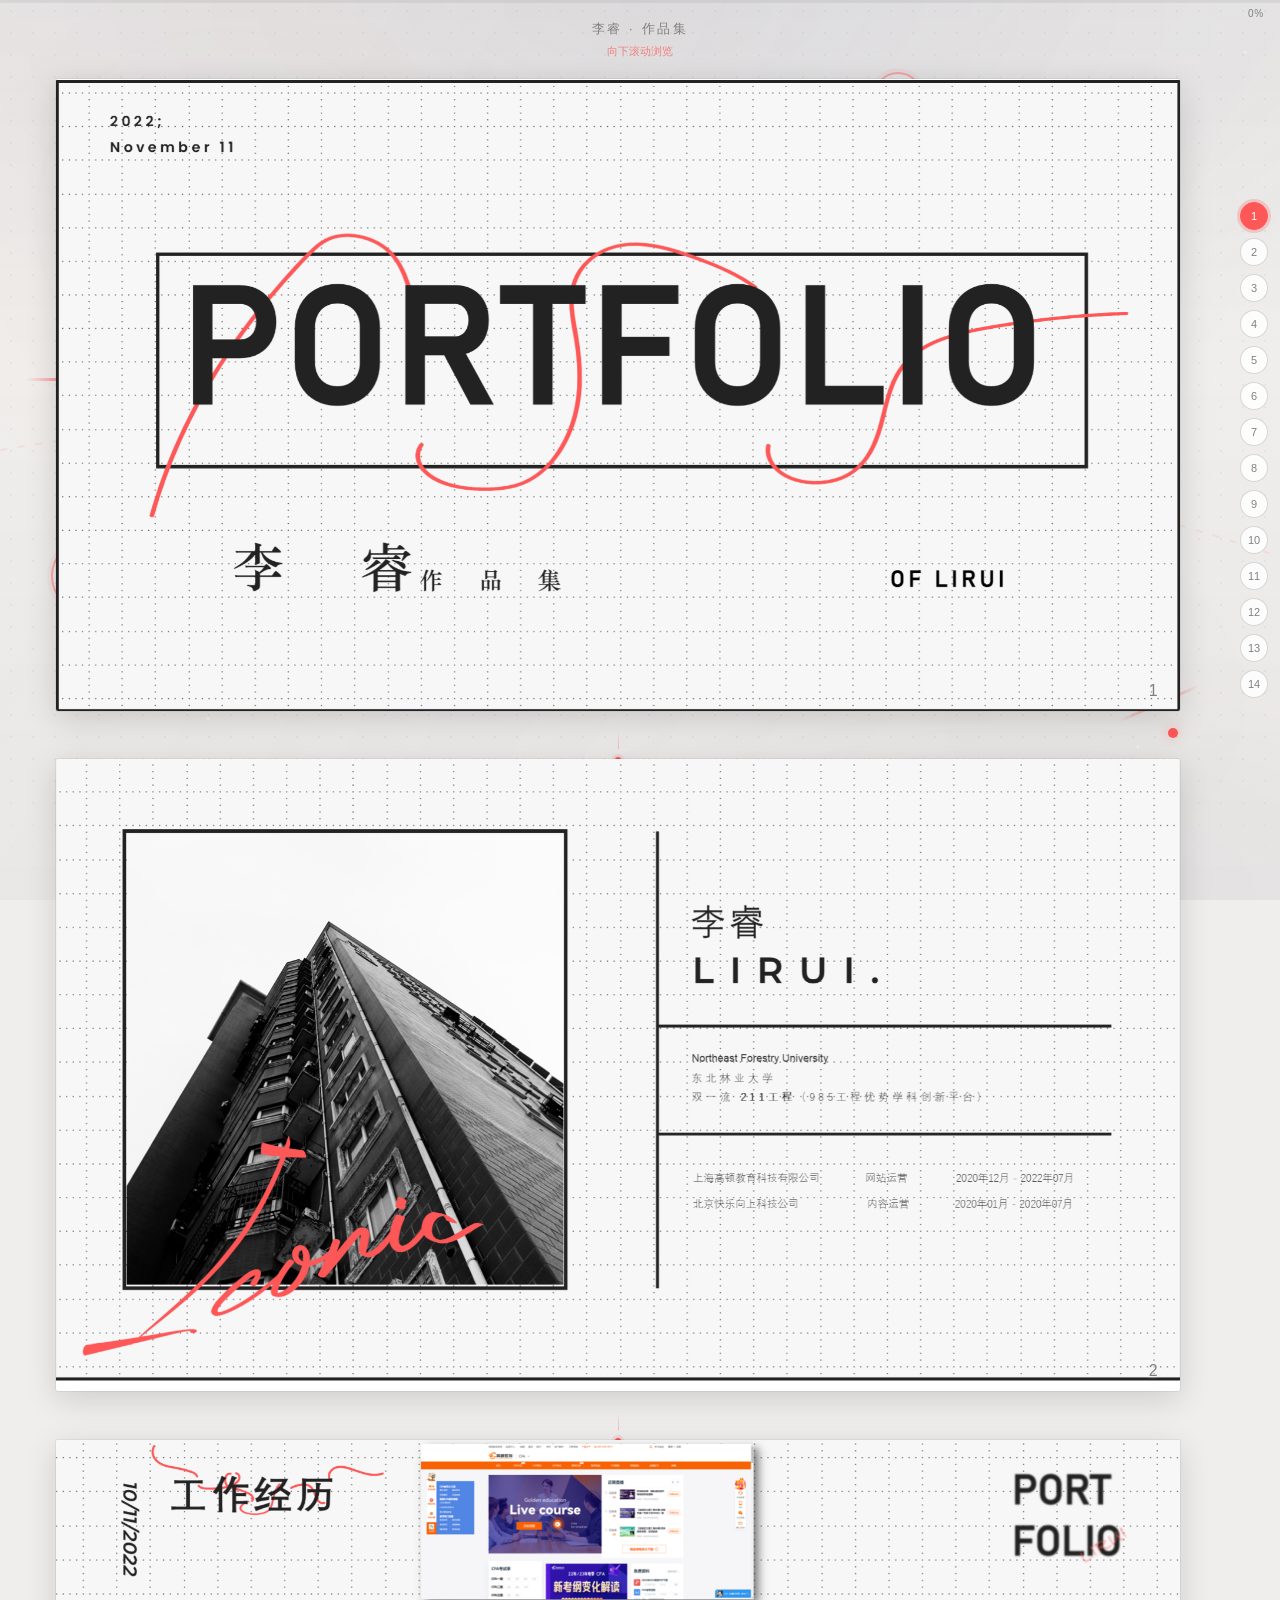
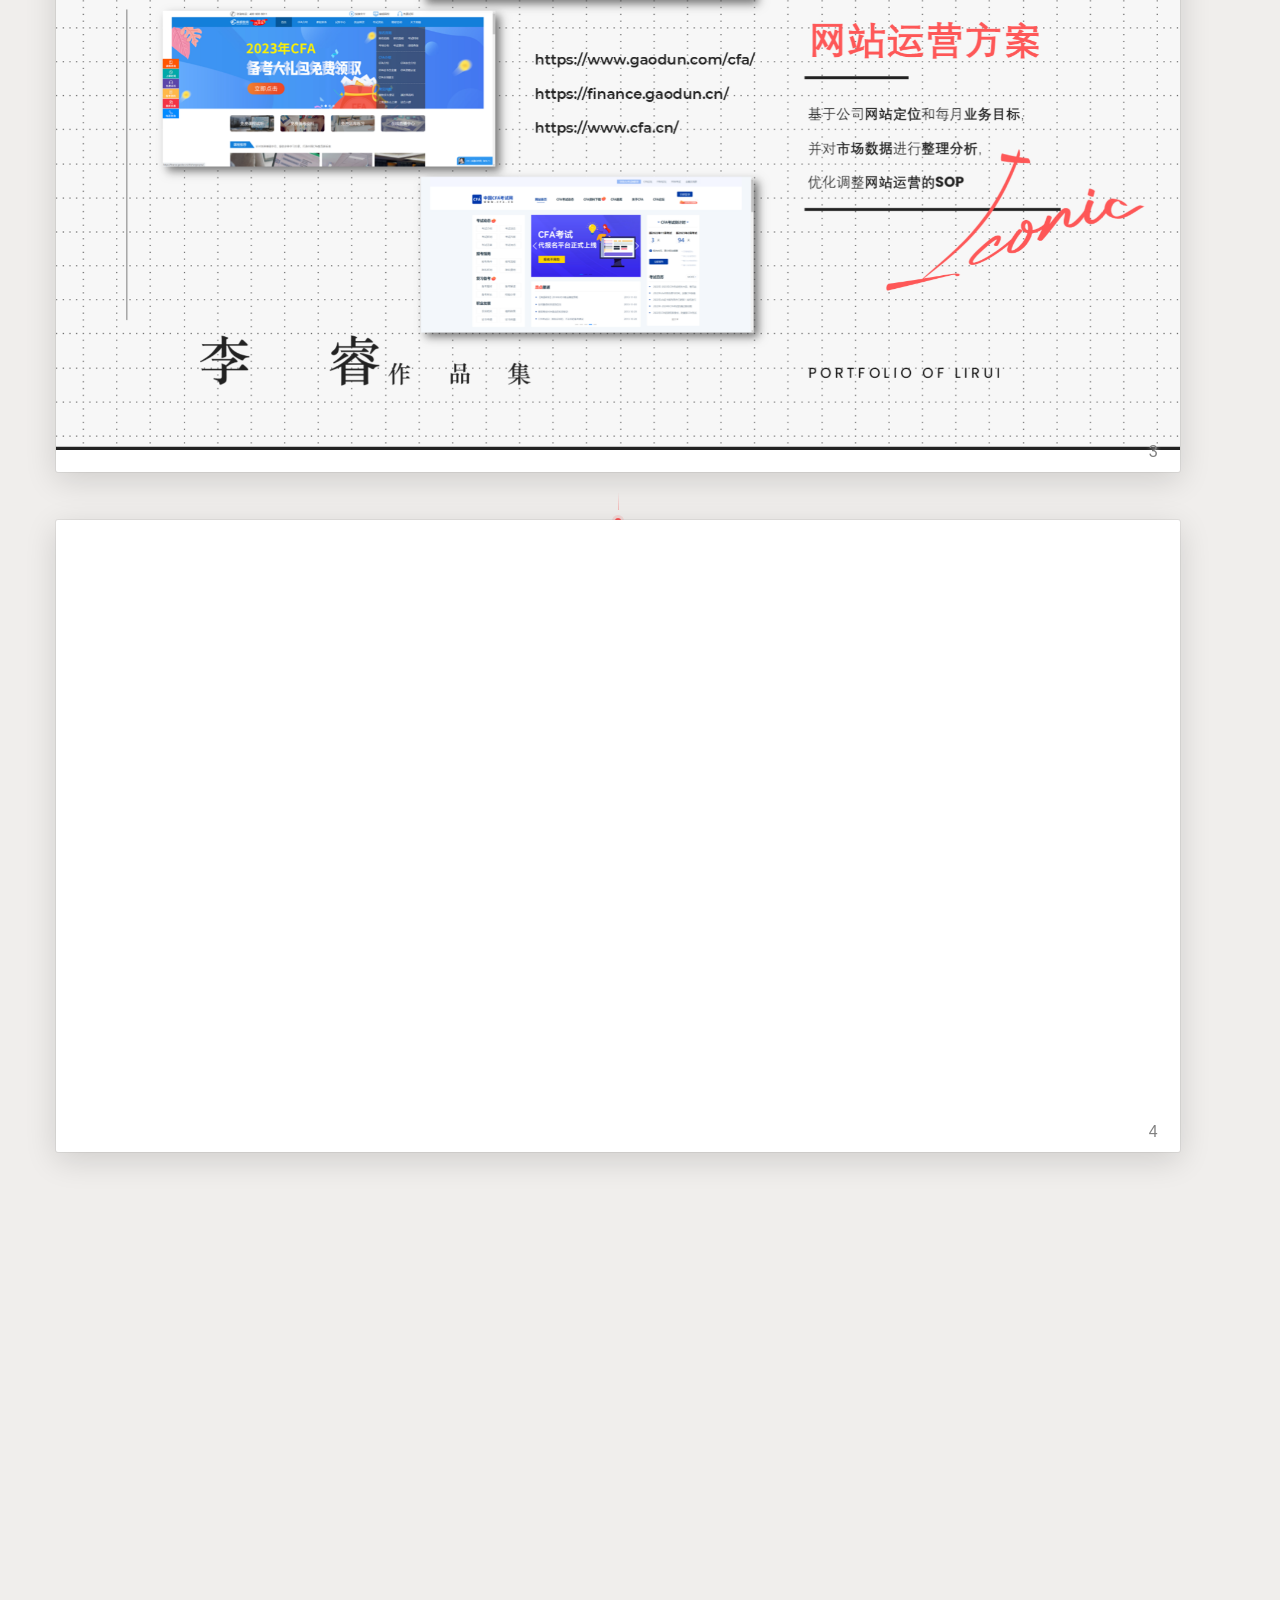
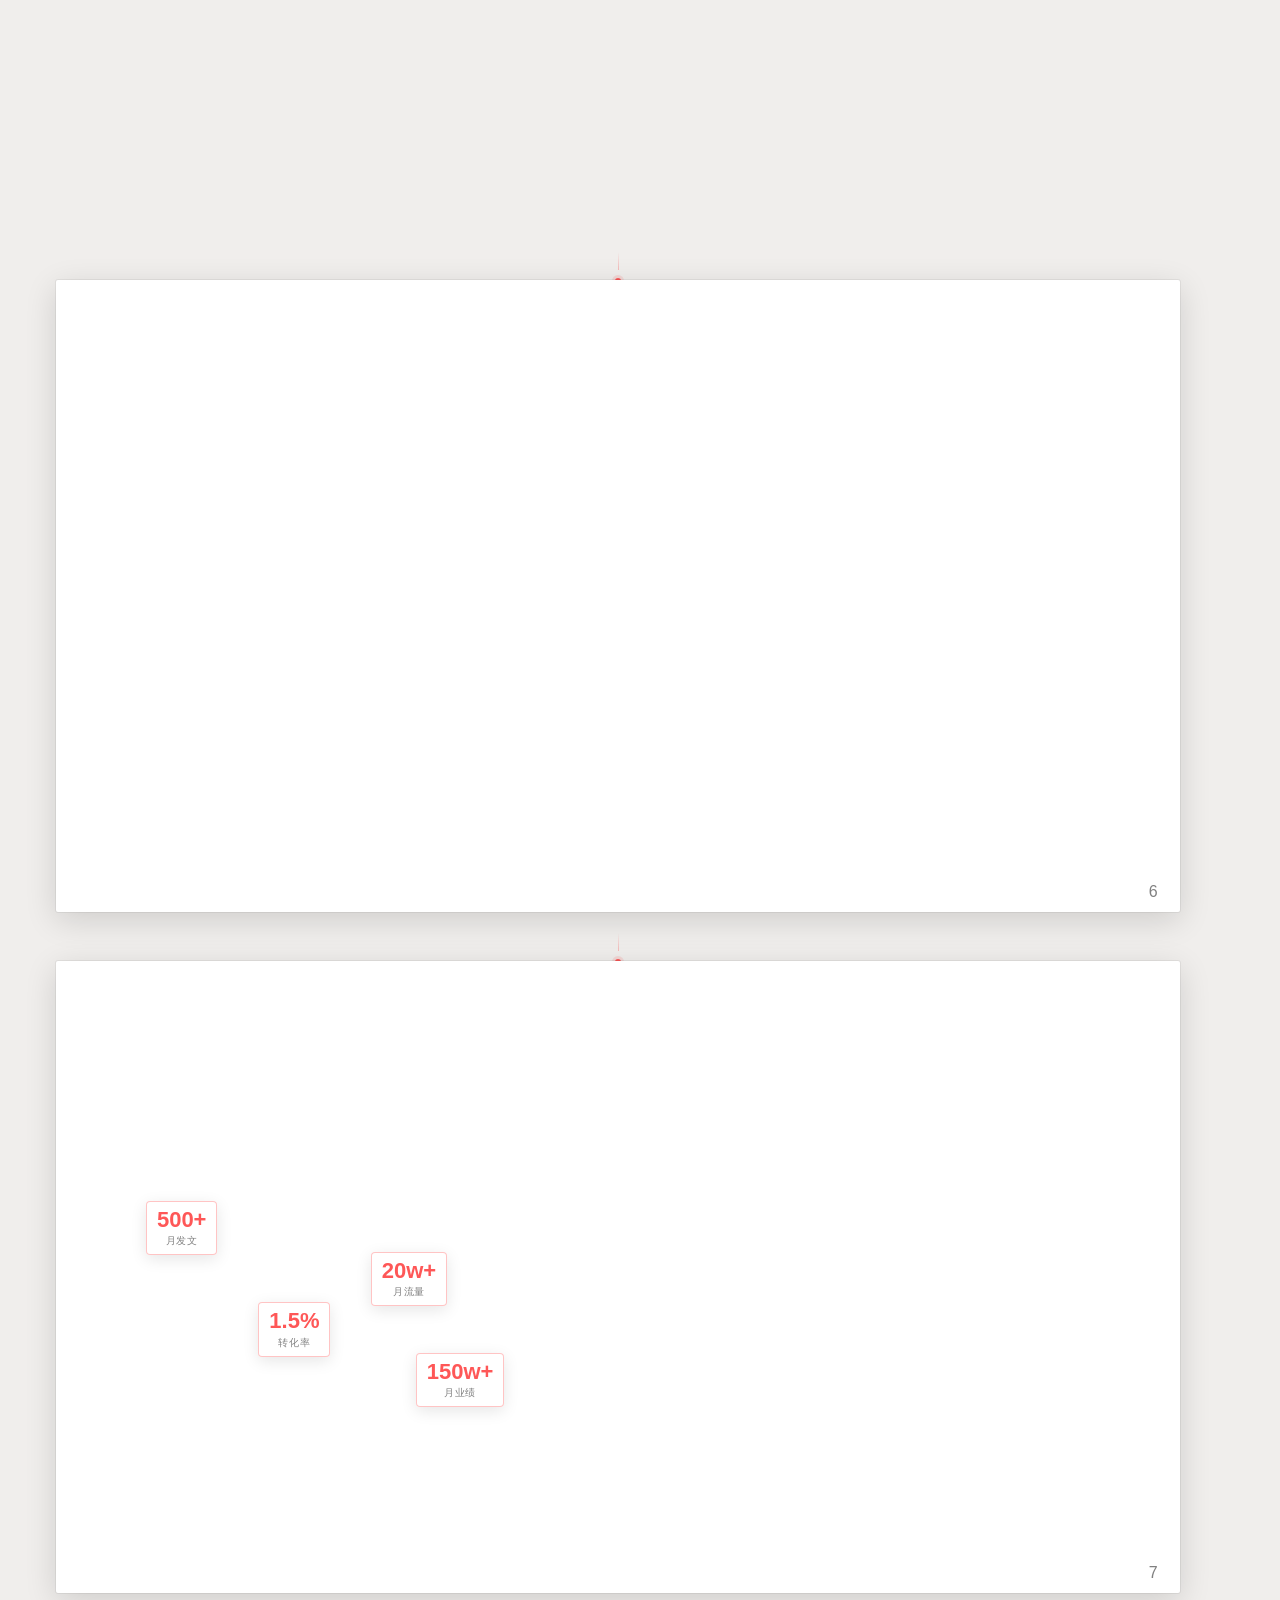
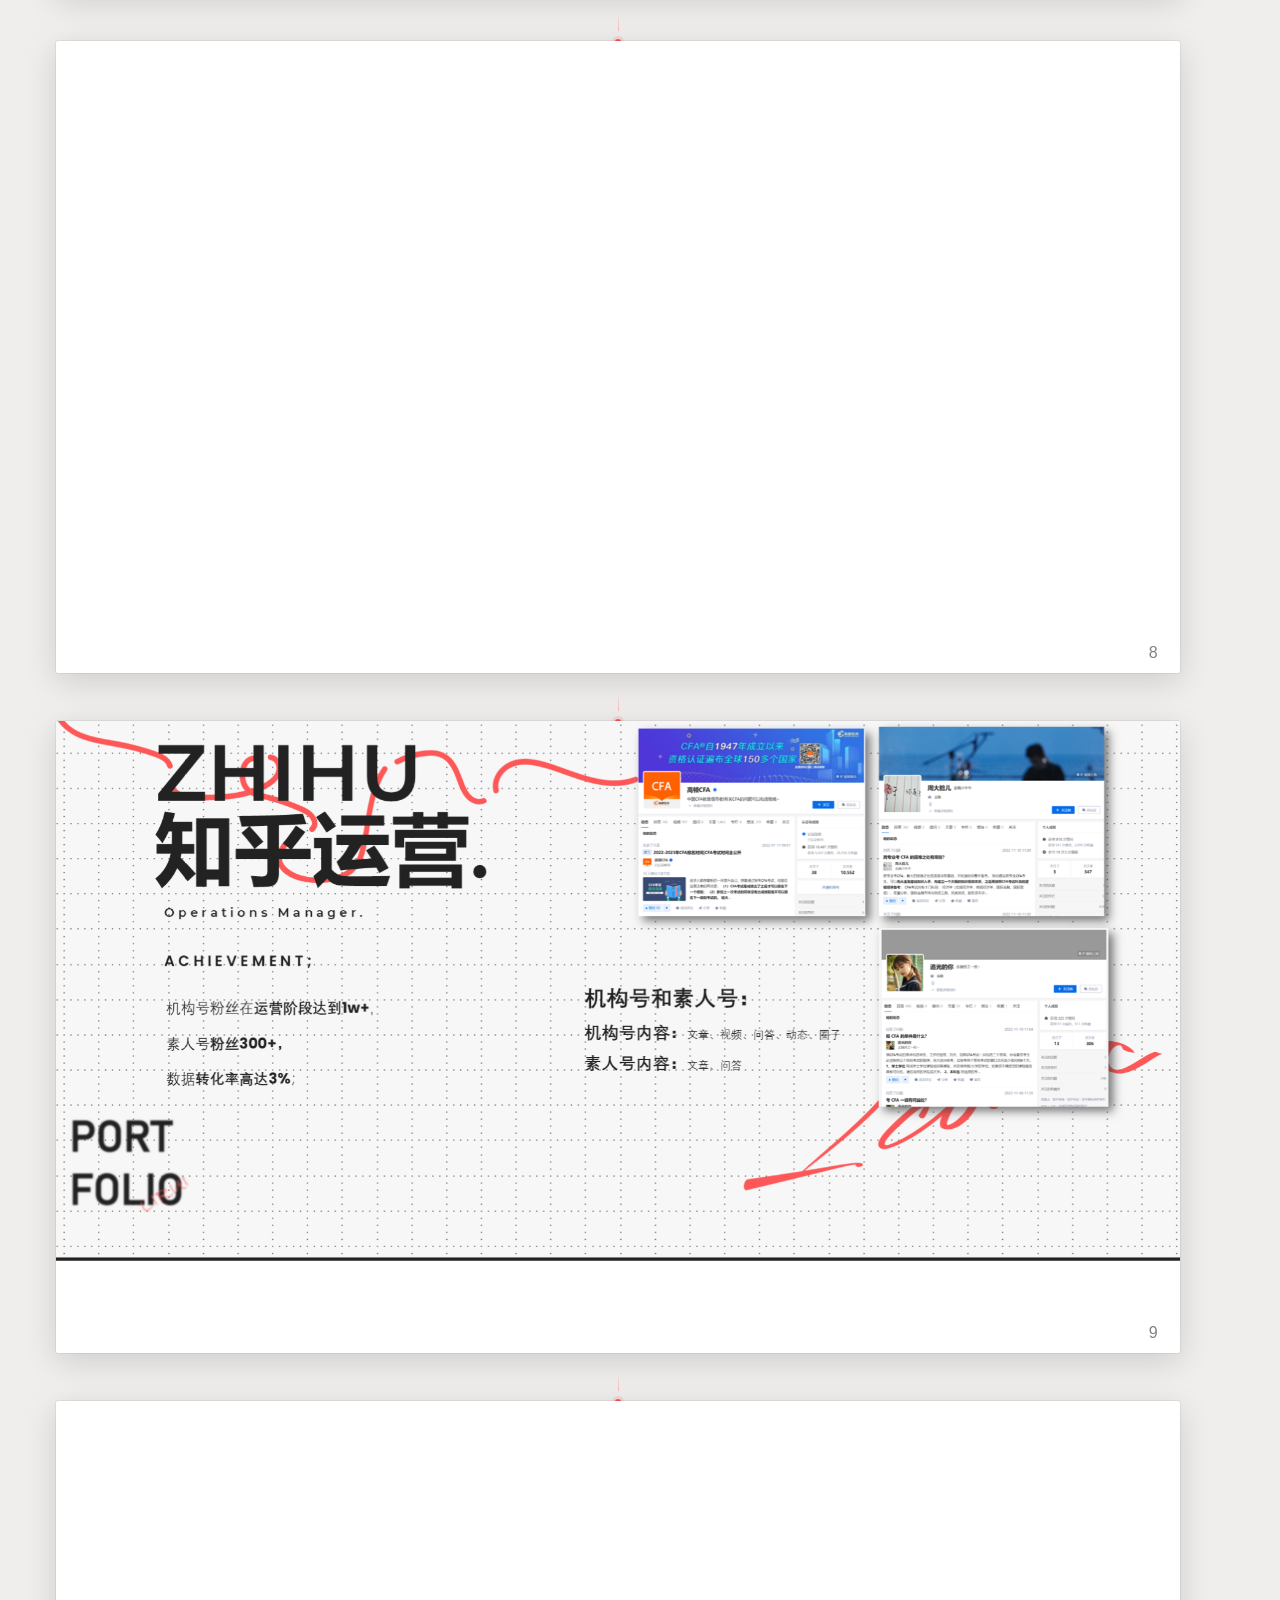
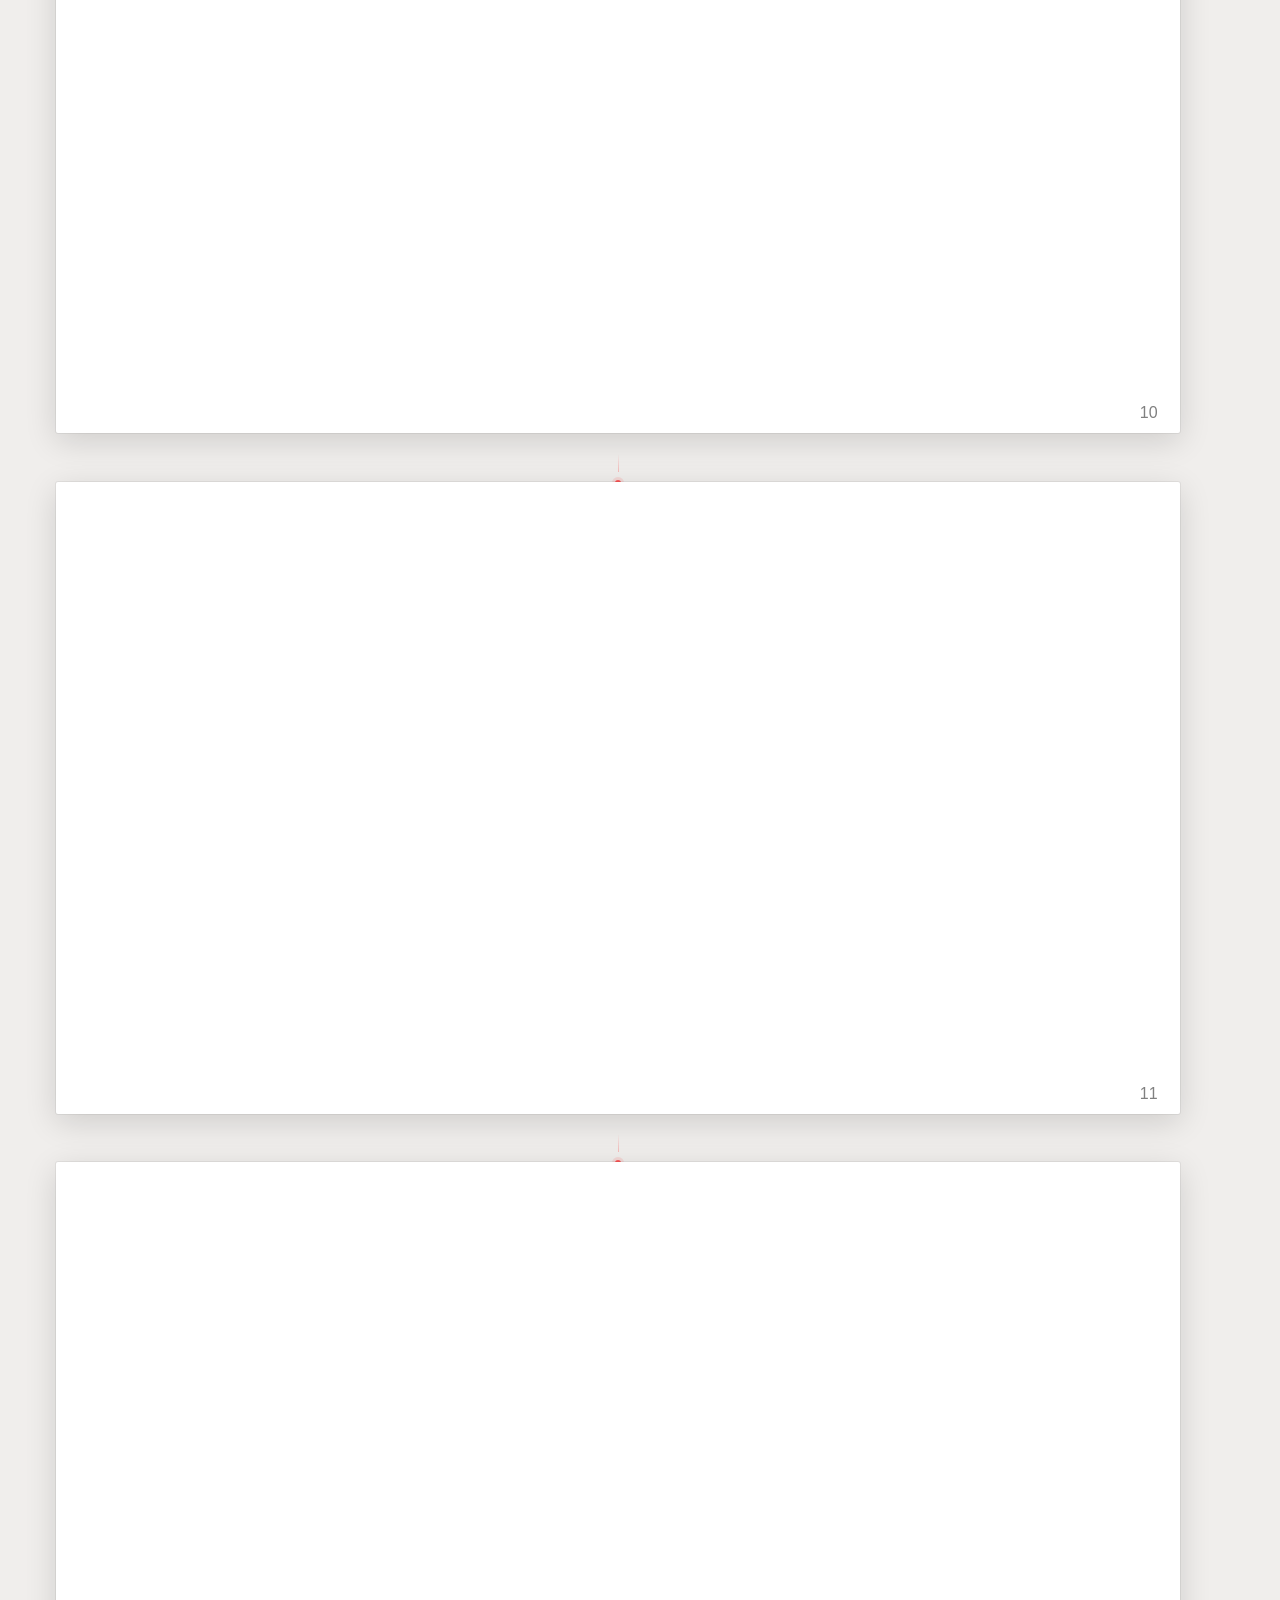
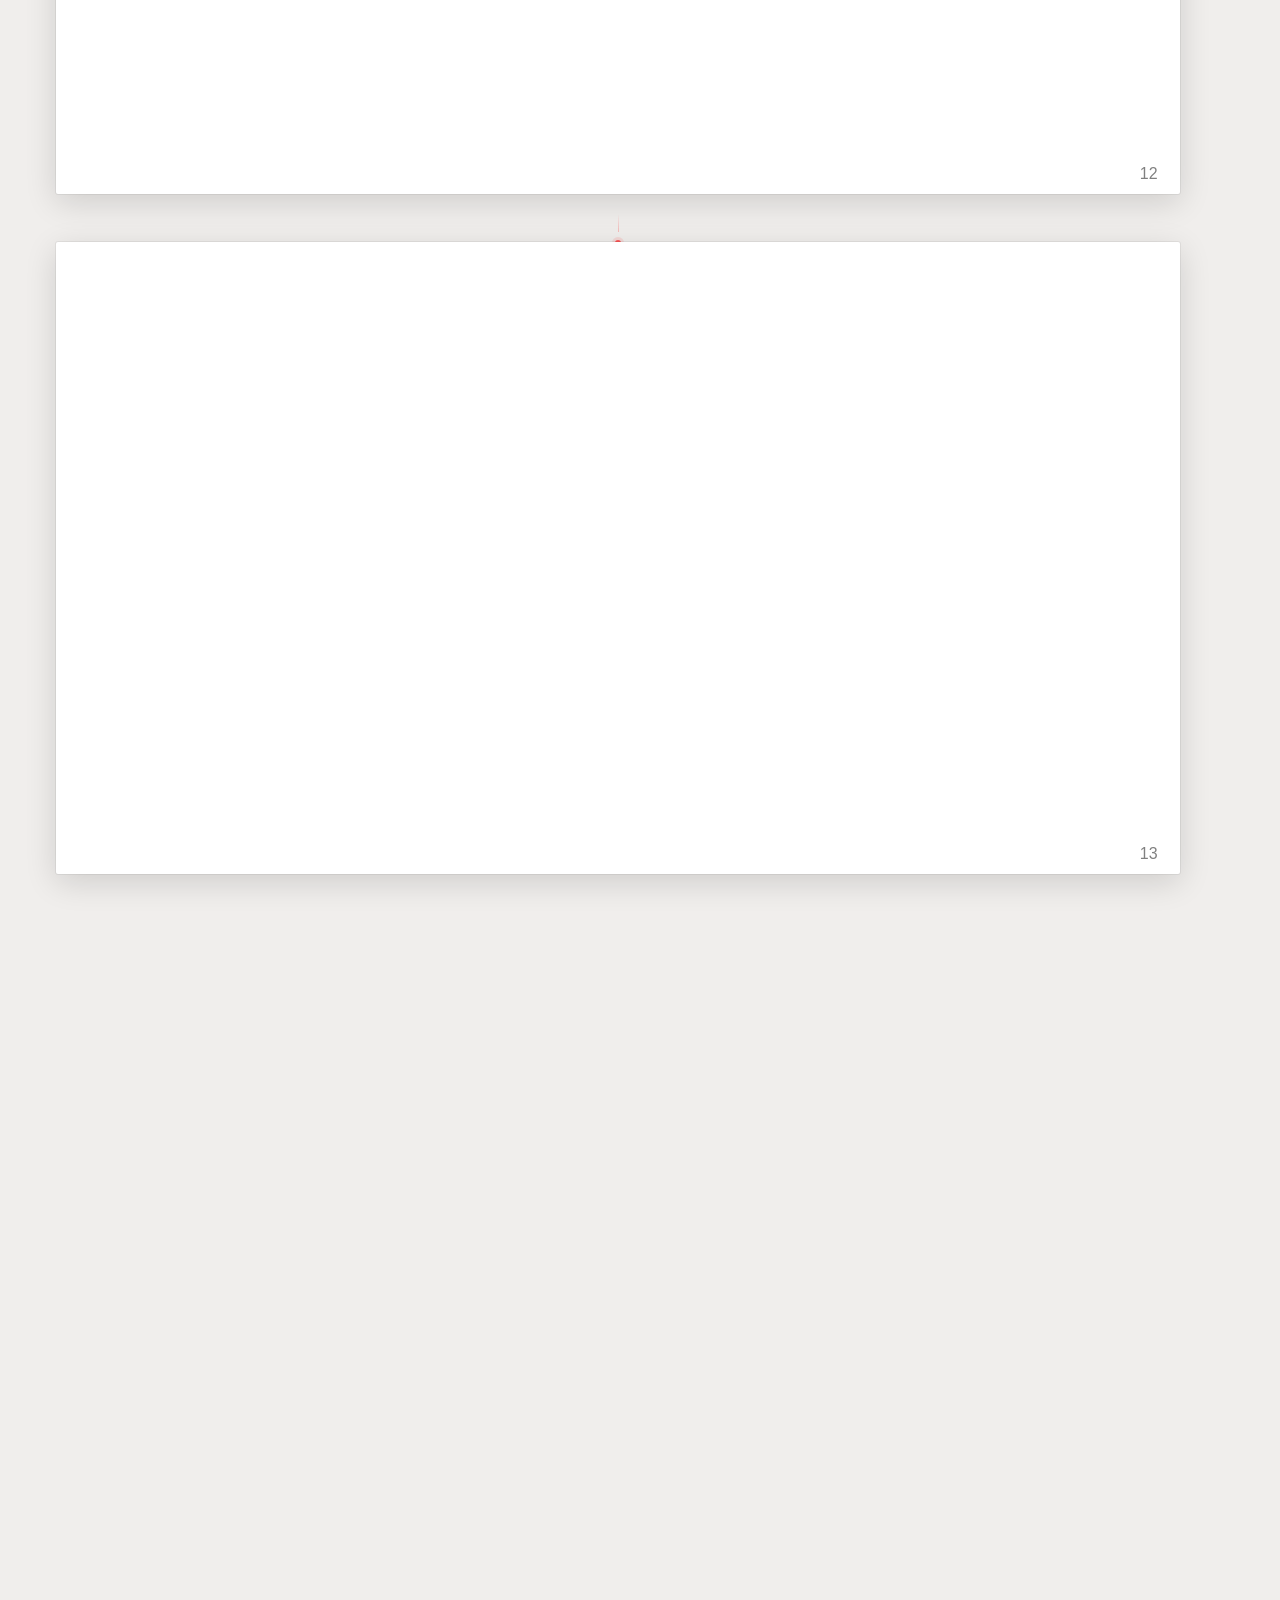
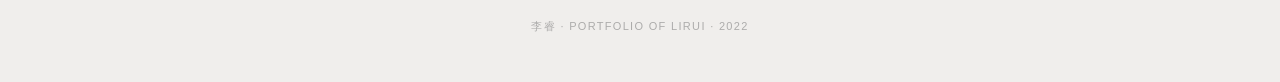
==== index.html @ abaf9b66 "Initial commit: Li Rui portfolio presentation site. Static slide-based portfolio with animations, as" ====
<!DOCTYPE html>

<html lang="zh-CN">

<head>

  <meta charset="UTF-8">

  <meta name="viewport" content="width=device-width, initial-scale=1.0">

  <meta name="description" content="李睿作品集 — PORTFOLIO OF LIRUI">

  <title>李睿｜作品集 PORTFOLIO OF LIRUI</title>

  <link rel="stylesheet" href="css/style.css">

</head>

<body>

  <a class="skip-link" href="#slide-1">跳至内容</a>



  <!-- Unified ambient page background -->

  <div class="ambient" aria-hidden="true">

    <!-- Starfield — subtle night-sky ambience behind slides -->

    <div class="starfield" aria-hidden="true">

      <div class="starfield__sky-tint"></div>

      <div class="starfield__milkyway"></div>



      <div class="starfield__layer starfield__layer--far" data-depth="0.12" data-parallax="0.06">

        <div class="starfield__drift starfield__drift--far">

          <canvas class="starfield__canvas"></canvas>

        </div>

      </div>



      <div class="starfield__layer starfield__layer--mid" data-depth="0.32" data-parallax="0.12">

        <div class="starfield__drift starfield__drift--mid">

          <canvas class="starfield__canvas"></canvas>

        </div>

      </div>



      <div class="starfield__layer starfield__layer--near" data-depth="0.52" data-parallax="0.2">

        <div class="starfield__drift starfield__drift--near">

          <canvas class="starfield__canvas"></canvas>

        </div>

      </div>



      <div class="starfield__twinkles">

        <span class="starfield__twinkle starfield__twinkle--1" data-depth="0.4"></span>

        <span class="starfield__twinkle starfield__twinkle--2" data-depth="0.55"></span>

        <span class="starfield__twinkle starfield__twinkle--3" data-depth="0.28"></span>

        <span class="starfield__twinkle starfield__twinkle--4" data-depth="0.48"></span>

        <span class="starfield__twinkle starfield__twinkle--5" data-depth="0.62"></span>

        <span class="starfield__twinkle starfield__twinkle--6" data-depth="0.36"></span>

      </div>

    </div>

    <div class="ambient__gradient ambient__gradient--a"></div>

    <div class="ambient__gradient ambient__gradient--b"></div>

    <div class="ambient__grid"></div>

    <svg class="ambient__flow" viewBox="0 0 1440 3200" preserveAspectRatio="xMidYMid slice">

      <path class="ambient__flow-path" d="M0,120 Q360,40 720,160 T1440,80" />

      <path class="ambient__flow-path ambient__flow-path--secondary" d="M0,800 Q480,720 960,880 T1440,760" />

      <path class="ambient__flow-path ambient__flow-path--accent" d="M0,1600 Q720,1480 1440,1720" />

      <path class="ambient__flow-path ambient__flow-path--secondary" d="M0,2400 Q360,2520 720,2360 T1440,2480" />

    </svg>

    <div class="ambient__orbs">

      <span class="ambient__orb ambient__orb--1" data-depth="0.35"></span>

      <span class="ambient__orb ambient__orb--2" data-depth="0.55"></span>

      <span class="ambient__orb ambient__orb--3" data-depth="0.45"></span>

    </div>



    <!-- PPT-inspired floating red motifs (brush dots & strokes) -->

    <div class="red-float-layer" aria-hidden="true">

      <span class="red-motif red-motif--dot red-motif--1" data-depth="0.35" data-parallax="0.12"><span class="red-motif__body"></span></span>

      <span class="red-motif red-motif--dot red-motif--2" data-depth="0.55" data-parallax="0.18"><span class="red-motif__body"></span></span>

      <span class="red-motif red-motif--dot red-motif--3" data-depth="0.45" data-parallax="0.08"><span class="red-motif__body"></span></span>

      <span class="red-motif red-motif--dot red-motif--4" data-depth="0.65" data-parallax="0.22"><span class="red-motif__body"></span></span>

      <span class="red-motif red-motif--ring red-motif--5" data-depth="0.4" data-parallax="0.15"><span class="red-motif__body"></span></span>

      <span class="red-motif red-motif--ring red-motif--6" data-depth="0.5" data-parallax="0.1"><span class="red-motif__body"></span></span>

      <span class="red-motif red-motif--stroke red-motif--7" data-depth="0.3" data-parallax="0.14"><span class="red-motif__body"></span></span>

      <span class="red-motif red-motif--stroke red-motif--8" data-depth="0.6" data-parallax="0.2"><span class="red-motif__body"></span></span>

      <span class="red-motif red-motif--blob red-motif--9" data-depth="0.25" data-parallax="0.06"><span class="red-motif__body"></span></span>

      <span class="red-motif red-motif--blob red-motif--10" data-depth="0.7" data-parallax="0.16"><span class="red-motif__body"></span></span>

    </div>

  </div>



  <!-- Scroll progress through entire portfolio -->

  <div class="scroll-progress" role="progressbar" aria-valuemin="0" aria-valuemax="100" aria-valuenow="0" aria-label="浏览进度">

    <div class="scroll-progress__fill"></div>

    <span class="scroll-progress__label">0%</span>

  </div>



  <header class="page-header">

    <p class="page-header__brand">李睿 · 作品集</p>

    <p class="page-header__hint">向下滚动浏览</p>

  </header>



  <nav class="section-nav" aria-label="幻灯片导航">

    <ol class="section-nav-list">

      <li><a href="#slide-1" data-slide="1" aria-label="第 1 页"><span>1</span></a></li>

      <li><a href="#slide-2" data-slide="2" aria-label="第 2 页"><span>2</span></a></li>

      <li><a href="#slide-3" data-slide="3" aria-label="第 3 页"><span>3</span></a></li>

      <li><a href="#slide-4" data-slide="4" aria-label="第 4 页"><span>4</span></a></li>

      <li><a href="#slide-5" data-slide="5" aria-label="第 5 页"><span>5</span></a></li>

      <li><a href="#slide-6" data-slide="6" aria-label="第 6 页"><span>6</span></a></li>

      <li><a href="#slide-7" data-slide="7" aria-label="第 7 页"><span>7</span></a></li>

      <li><a href="#slide-8" data-slide="8" aria-label="第 8 页"><span>8</span></a></li>

      <li><a href="#slide-9" data-slide="9" aria-label="第 9 页"><span>9</span></a></li>

      <li><a href="#slide-10" data-slide="10" aria-label="第 10 页"><span>10</span></a></li>

      <li><a href="#slide-11" data-slide="11" aria-label="第 11 页"><span>11</span></a></li>

      <li><a href="#slide-12" data-slide="12" aria-label="第 12 页"><span>12</span></a></li>

      <li><a href="#slide-13" data-slide="13" aria-label="第 13 页"><span>13</span></a></li>

      <li><a href="#slide-14" data-slide="14" aria-label="第 14 页"><span>14</span></a></li>

    </ol>

  </nav>



  <main class="presentation">

    <section class="slide-section" id="slide-1" data-index="1" data-theme="cover" aria-label="封面：李睿作品集 PORTFOLIO">

      <div class="section-connector" aria-hidden="true"><span class="section-connector__dot"></span></div>

      <div class="slide-canvas" data-tilt>

        <div class="slide-red-glow" aria-hidden="true"></div>

        <div class="slide-parallax">

          <img class="slide-render" src="assets/slide1.png" alt="封面 — 李睿作品集 PORTFOLIO OF LIRUI" width="1920" height="1080" loading="eager" decoding="async">

        </div>

        <div class="slide-number" aria-hidden="true">1</div>

      </div>

    </section>



    <section class="slide-section" id="slide-2" data-index="2" data-theme="profile" aria-label="个人简介：李睿 LIRUI 东北林业大学">

      <div class="section-connector" aria-hidden="true"><span class="section-connector__dot"></span></div>

      <div class="slide-canvas" data-tilt>

        <div class="slide-red-glow" aria-hidden="true"></div>

        <div class="slide-parallax">

          <img class="slide-render" src="assets/slide2.png" alt="个人简介 — 李睿 LIRUI 东北林业大学 工作经历" width="1920" height="1080" loading="lazy" decoding="async">

        </div>

        <div class="slide-number" aria-hidden="true">2</div>

      </div>

    </section>



    <section class="slide-section" id="slide-3" data-index="3" data-theme="work" aria-label="工作经历：网站运营方案">

      <div class="section-connector" aria-hidden="true"><span class="section-connector__dot"></span></div>

      <div class="slide-canvas" data-tilt>

        <div class="slide-red-glow" aria-hidden="true"></div>

        <div class="slide-parallax">

          <img class="slide-render" src="assets/slide3.png" alt="工作经历 — 网站运营方案" width="1920" height="1080" loading="lazy" decoding="async">

        </div>

        <div class="slide-number" aria-hidden="true">3</div>

      </div>

    </section>



    <section class="slide-section" id="slide-4" data-index="4" data-theme="design" aria-label="项目：特殊需求网站页面设计">

      <div class="section-connector" aria-hidden="true"><span class="section-connector__dot"></span></div>

      <div class="slide-canvas" data-tilt>

        <div class="slide-red-glow" aria-hidden="true"></div>

        <div class="slide-parallax">

          <img class="slide-render" src="assets/slide4.png" alt="协助设计师 — 特殊需求网站页面设计" width="1920" height="1080" loading="lazy" decoding="async">

        </div>

        <div class="slide-number" aria-hidden="true">4</div>

      </div>

    </section>



    <section class="slide-section" id="slide-5" data-index="5" data-theme="maintenance" aria-label="网站页面维护">

      <div class="section-connector" aria-hidden="true"><span class="section-connector__dot"></span></div>

      <div class="slide-canvas" data-tilt>

        <div class="slide-red-glow" aria-hidden="true"></div>

        <div class="slide-parallax">

          <img class="slide-render" src="assets/slide5.png" alt="MAINTENANCE WEB PAGE — 网站页面维护" width="1920" height="1080" loading="lazy" decoding="async">

        </div>

        <div class="slide-number" aria-hidden="true">5</div>

      </div>

    </section>



    <section class="slide-section" id="slide-6" data-index="6" data-theme="documents" aria-label="日常工作文件">

      <div class="section-connector" aria-hidden="true"><span class="section-connector__dot"></span></div>

      <div class="slide-canvas" data-tilt>

        <div class="slide-red-glow" aria-hidden="true"></div>

        <div class="slide-parallax">

          <img class="slide-render" src="assets/slide6.png" alt="日常工作文件 WORK DOCUMENTS" width="1920" height="1080" loading="lazy" decoding="async">

        </div>

        <div class="slide-number" aria-hidden="true">6</div>

      </div>

    </section>



    <section class="slide-section" id="slide-7" data-index="7" data-theme="metrics" aria-label="网站运营成果">

      <div class="section-connector" aria-hidden="true"><span class="section-connector__dot"></span></div>

      <div class="slide-canvas" data-tilt>

        <div class="slide-red-glow" aria-hidden="true"></div>

        <div class="slide-parallax">

          <img class="slide-render" src="assets/slide7.png" alt="网站运营成果 — 站内站外自媒体数据" width="1920" height="1080" loading="lazy" decoding="async">

        </div>

        <!-- Animated metric overlays — positioned over key stats on slide 7 -->

        <div class="metric-overlays" aria-hidden="true">

          <div class="metric-chip metric-chip--a" style="--delay: 0">

            <span class="metric-chip__value" data-count="500" data-suffix="+">0</span>

            <span class="metric-chip__label">月发文</span>

          </div>

          <div class="metric-chip metric-chip--b" style="--delay: 1">

            <span class="metric-chip__value" data-count="20" data-suffix="w+">0</span>

            <span class="metric-chip__label">月流量</span>

          </div>

          <div class="metric-chip metric-chip--c" style="--delay: 2">

            <span class="metric-chip__value" data-count="1.5" data-suffix="%" data-decimals="1">0</span>

            <span class="metric-chip__label">转化率</span>

          </div>

          <div class="metric-chip metric-chip--d" style="--delay: 3">

            <span class="metric-chip__value" data-count="150" data-suffix="w+">0</span>

            <span class="metric-chip__label">月业绩</span>

          </div>

        </div>

        <div class="slide-number" aria-hidden="true">7</div>

      </div>

    </section>



    <section class="slide-section" id="slide-8" data-index="8" data-theme="matrix" aria-label="自媒体矩阵建设工作">

      <div class="section-connector" aria-hidden="true"><span class="section-connector__dot"></span></div>

      <div class="slide-canvas" data-tilt>

        <div class="slide-red-glow" aria-hidden="true"></div>

        <div class="slide-parallax">

          <img class="slide-render" src="assets/slide8.png" alt="自媒体矩阵建设工作 Multi-Channel Network" width="1920" height="1080" loading="lazy" decoding="async">

        </div>

        <div class="slide-number" aria-hidden="true">8</div>

      </div>

    </section>



    <section class="slide-section" id="slide-9" data-index="9" data-theme="zhihu" aria-label="知乎运营">

      <div class="section-connector" aria-hidden="true"><span class="section-connector__dot"></span></div>

      <div class="slide-canvas" data-tilt>

        <div class="slide-red-glow" aria-hidden="true"></div>

        <div class="slide-parallax">

          <img class="slide-render" src="assets/slide9.png" alt="ZHIHU Operations Manager — 知乎运营成果" width="1920" height="1080" loading="lazy" decoding="async">

        </div>

        <div class="slide-number" aria-hidden="true">9</div>

      </div>

    </section>



    <section class="slide-section" id="slide-10" data-index="10" data-theme="bilibili" aria-label="B站运营">

      <div class="section-connector" aria-hidden="true"><span class="section-connector__dot"></span></div>

      <div class="slide-canvas" data-tilt>

        <div class="slide-red-glow" aria-hidden="true"></div>

        <div class="slide-parallax">

          <img class="slide-render" src="assets/slide10.png" alt="bilibili Operations Manager — B站运营" width="1920" height="1080" loading="lazy" decoding="async">

        </div>

        <div class="slide-number" aria-hidden="true">10</div>

      </div>

    </section>



    <section class="slide-section" id="slide-11" data-index="11" data-theme="news" aria-label="其他资讯号运营成果">

      <div class="section-connector" aria-hidden="true"><span class="section-connector__dot"></span></div>

      <div class="slide-canvas" data-tilt>

        <div class="slide-red-glow" aria-hidden="true"></div>

        <div class="slide-parallax">

          <img class="slide-render" src="assets/slide11.png" alt="其他资讯号 — 百家号头条号运营成果" width="1920" height="1080" loading="lazy" decoding="async">

        </div>

        <div class="slide-number" aria-hidden="true">11</div>

      </div>

    </section>



    <section class="slide-section" id="slide-12" data-index="12" data-theme="workplace" aria-label="职场其他工作交流">

      <div class="section-connector" aria-hidden="true"><span class="section-connector__dot"></span></div>

      <div class="slide-canvas" data-tilt>

        <div class="slide-red-glow" aria-hidden="true"></div>

        <div class="slide-parallax">

          <img class="slide-render" src="assets/slide12.png" alt="NEW WAY — 职场其他工作交流" width="1920" height="1080" loading="lazy" decoding="async">

        </div>

        <div class="slide-number" aria-hidden="true">12</div>

      </div>

    </section>



    <section class="slide-section" id="slide-13" data-index="13" data-theme="skills" aria-label="技能与证书">

      <div class="section-connector" aria-hidden="true"><span class="section-connector__dot"></span></div>

      <div class="slide-canvas" data-tilt>

        <div class="slide-red-glow" aria-hidden="true"></div>

        <div class="slide-parallax">

          <img class="slide-render" src="assets/slide13.png" alt="OTHER THING — 技能 PS AI PR Office CET-4" width="1920" height="1080" loading="lazy" decoding="async">

        </div>

        <div class="slide-number" aria-hidden="true">13</div>

      </div>

    </section>



    <section class="slide-section slide-section--final" id="slide-14" data-index="14" data-theme="closing" aria-label="自我评价">

      <div class="section-connector" aria-hidden="true"><span class="section-connector__dot"></span></div>

      <div class="slide-canvas" data-tilt>

        <div class="slide-red-glow" aria-hidden="true"></div>

        <div class="slide-parallax">

          <img class="slide-render" src="assets/slide14.png" alt="自我评价 Self-evaluation" width="1920" height="1080" loading="lazy" decoding="async">

        </div>

        <div class="slide-number" aria-hidden="true">14</div>

      </div>

    </section>

  </main>



  <footer class="page-footer">

    <p>李睿 · PORTFOLIO OF LIRUI · 2022</p>

  </footer>



  <script src="js/presentation.js"></script>

  <script src="js/animations.js"></script>

</body>

</html>
---- css/style.css ----
/*

 * Layout from 作品集1112.pptx (24479250 × 13679488 EMU, 16:9)

 * Theme: 2020 Businesse — accent #FE5757, text #222222, bg #F7F7F7

 * Enhanced: unified scroll narrative with ambient motion

 */



:root {

  --slide-w-emu: 24479250;

  --slide-h-emu: 13679488;

  --slide-aspect: 1.789;



  --ppt-bg: #ffffff;

  --ppt-text: #222222;

  --ppt-text-muted: #808080;

  --ppt-page-bg: #e8e8ea;

  --ppt-accent: #fe5757;



  --slide-max-width: 1200px;

  --nav-width: 44px;



  /* Dynamic page tint — updated by JS on scroll */

  --page-tint: 232, 232, 234;

  --page-accent-opacity: 0.08;

}



*,

*::before,

*::after {

  box-sizing: border-box;

}



html {

  scroll-behavior: smooth;

}



body {

  margin: 0;

  font-family: Calibri, "PingFang SC", "Microsoft YaHei", "华文中宋", 宋体, sans-serif;

  background: rgb(var(--page-tint));

  color: var(--ppt-text);

  -webkit-font-smoothing: antialiased;

  overflow-x: hidden;

  transition: background-color 0.6s ease;

}



.skip-link {

  position: absolute;

  left: -9999px;

  top: 0;

  z-index: 1000;

  padding: 0.5rem 1rem;

  background: #fff;

  color: #000;

}



.skip-link:focus {

  left: 0;

}



/* ─── Ambient unified background ─── */

.ambient {

  position: fixed;

  inset: 0;

  z-index: -1;

  pointer-events: none;

  overflow: hidden;

}



.ambient__gradient {

  position: absolute;

  border-radius: 50%;

  filter: blur(80px);

  opacity: var(--page-accent-opacity);

  will-change: transform;

}



.ambient__gradient--a {

  width: 55vw;

  height: 55vw;

  top: -15%;

  left: -10%;

  background: radial-gradient(circle, rgba(254, 87, 87, 0.35) 0%, transparent 70%);

  animation: ambient-drift-a 28s ease-in-out infinite alternate;

}



.ambient__gradient--b {

  width: 45vw;

  height: 45vw;

  bottom: -10%;

  right: -8%;

  background: radial-gradient(circle, rgba(34, 34, 34, 0.12) 0%, transparent 70%);

  animation: ambient-drift-b 32s ease-in-out infinite alternate;

}



/* ─── Starfield — ambient night sky ─── */

.starfield {

  position: absolute;

  inset: 0;

  overflow: hidden;

  pointer-events: none;

}



.starfield__sky-tint {

  position: absolute;

  inset: 0;

  background:

    radial-gradient(ellipse 120% 80% at 50% 0%, rgba(28, 32, 68, 0.07) 0%, transparent 55%),

    radial-gradient(ellipse 90% 60% at 80% 100%, rgba(42, 28, 58, 0.05) 0%, transparent 50%),

    linear-gradient(180deg, rgba(22, 26, 48, 0.04) 0%, transparent 40%, rgba(30, 24, 44, 0.03) 100%);

  opacity: 0.85;

  mix-blend-mode: multiply;

}



.starfield__milkyway {

  position: absolute;

  inset: -20%;

  background: linear-gradient(

    128deg,

    transparent 28%,

    rgba(200, 210, 255, 0.018) 42%,

    rgba(180, 195, 240, 0.035) 50%,

    rgba(200, 210, 255, 0.018) 58%,

    transparent 72%

  );

  transform: rotate(-8deg);

  opacity: 0.7;

  animation: milkyway-drift 90s ease-in-out infinite alternate;

}



.starfield__layer {

  position: absolute;

  inset: -8%;

  transform: translate3d(var(--star-scroll-x, 0), var(--star-scroll-y, 0), 0)

             translate3d(var(--star-cursor-x, 0), var(--star-cursor-y, 0), 0);

  will-change: transform;

  transition: transform 0.45s cubic-bezier(0.22, 1, 0.36, 1);

}



.starfield__drift {

  width: 100%;

  height: 100%;

}



.starfield__drift--far {

  animation: starfield-drift-far 120s linear infinite;

}



.starfield__drift--mid {

  animation: starfield-drift-mid 80s linear infinite reverse;

}



.starfield__drift--near {

  animation: starfield-drift-near 60s linear infinite;

}



.starfield__canvas {

  display: block;

  width: 100%;

  height: 100%;

  opacity: 0.75;

}



.starfield__layer--far .starfield__canvas { opacity: 0.55; }

.starfield__layer--mid .starfield__canvas { opacity: 0.7; }

.starfield__layer--near .starfield__canvas { opacity: 0.85; }



.starfield__twinkles {

  position: absolute;

  inset: 0;

  pointer-events: none;

}



.starfield__twinkle {

  position: absolute;

  display: block;

  width: 3px;

  height: 3px;

  border-radius: 50%;

  background: #fff;

  box-shadow: 0 0 6px rgba(255, 255, 255, 0.6);

  opacity: 0;

  transform: translate3d(var(--star-scroll-x, 0), var(--star-scroll-y, 0), 0)

             translate3d(var(--star-cursor-x, 0), var(--star-cursor-y, 0), 0);

  animation: star-twinkle var(--twinkle-duration, 4s) ease-in-out infinite;

  animation-delay: var(--twinkle-delay, 0s);

  will-change: opacity, transform;

  transition: transform 0.45s cubic-bezier(0.22, 1, 0.36, 1);

}



.starfield__twinkle--1 { top: 14%; left: 22%; --twinkle-duration: 3.6s; --twinkle-delay: 0s; }

.starfield__twinkle--2 { top: 8%; right: 18%; width: 2px; height: 2px; --twinkle-duration: 5.2s; --twinkle-delay: -1.4s; }

.starfield__twinkle--3 { top: 38%; left: 8%; width: 4px; height: 4px; --twinkle-duration: 4.8s; --twinkle-delay: -2.1s; }

.starfield__twinkle--4 { top: 55%; right: 12%; --twinkle-duration: 3.2s; --twinkle-delay: -0.8s; }

.starfield__twinkle--5 { bottom: 28%; left: 35%; width: 2px; height: 2px; --twinkle-duration: 6s; --twinkle-delay: -3.5s; }

.starfield__twinkle--6 { bottom: 12%; right: 30%; width: 3px; height: 3px; --twinkle-duration: 4.4s; --twinkle-delay: -1.9s; }



@keyframes star-twinkle {

  0%, 100% { opacity: 0.12; }

  45%, 55% { opacity: 0.88; }

}



@keyframes milkyway-drift {

  from { transform: rotate(-8deg) translateX(-2%); opacity: 0.55; }

  to   { transform: rotate(-6deg) translateX(2%);  opacity: 0.8; }

}



@keyframes starfield-drift-far {

  from { transform: translate(0, 0); }

  to   { transform: translate(12px, 18px); }

}



@keyframes starfield-drift-mid {

  from { transform: translate(0, 0); }

  to   { transform: translate(-16px, 10px); }

}



@keyframes starfield-drift-near {

  from { transform: translate(0, 0); }

  to   { transform: translate(8px, -14px); }

}



.ambient__grid {

  position: absolute;

  inset: 0;

  background-image: radial-gradient(circle, rgba(0, 0, 0, 0.07) 1px, transparent 1px);

  background-size: 22px 22px;

  opacity: 0.55;

  mask-image: linear-gradient(to bottom, black 0%, black 85%, transparent 100%);

}



.ambient__flow {

  position: absolute;

  inset: 0;

  width: 100%;

  height: 100%;

  opacity: 0.18;

}



.ambient__flow-path {

  fill: none;

  stroke: var(--ppt-accent);

  stroke-width: 1.5;

  stroke-dasharray: 8 12;

  animation: flow-dash 24s linear infinite;

  transform: translate3d(

    calc((var(--flow-mouse-x, 0.5) - 0.5) * var(--flow-shift, 24px)),

    calc(var(--flow-scroll-y, 0) * 1px),

    0

  );

  transition: transform 0.4s cubic-bezier(0.22, 1, 0.36, 1);

}



.ambient__flow-path--secondary {

  stroke: rgba(34, 34, 34, 0.35);

  stroke-width: 1;

  animation-duration: 36s;

  animation-direction: reverse;

}



.ambient__flow-path--accent {

  stroke: var(--ppt-accent);

  stroke-width: 2;

  opacity: 0.6;

  animation: flow-dash 20s linear infinite, flow-wave 8s ease-in-out infinite;

}



@keyframes flow-wave {

  0%, 100% { opacity: 0.55; stroke-width: 2; }

  50%      { opacity: 0.88; stroke-width: 2.5; }

}



.ambient__orbs {

  position: absolute;

  inset: 0;

}



.ambient__orb {

  position: absolute;

  border-radius: 50%;

  transform: translate3d(var(--orb-cursor-x, 0), var(--orb-cursor-y, 0), 0);

  transition: transform 0.5s cubic-bezier(0.22, 1, 0.36, 1);

}



.ambient__orb::after {

  content: "";

  position: absolute;

  inset: 0;

  border-radius: 50%;

  border: 1px solid rgba(254, 87, 87, 0.25);

  animation: orb-float 18s ease-in-out infinite;

}



.ambient__orb--1 {

  width: 120px;

  height: 120px;

  top: 18%;

  right: 12%;

}



.ambient__orb--1::after { animation-delay: 0s; }



.ambient__orb--2 {

  width: 60px;

  height: 60px;

  top: 52%;

  left: 8%;

}



.ambient__orb--2::after { animation-delay: -6s; }



.ambient__orb--3 {

  width: 90px;

  height: 90px;

  bottom: 22%;

  right: 22%;

}



.ambient__orb--3::after { animation-delay: -12s; }



@keyframes ambient-drift-a {

  from { transform: translate(0, 0) scale(1); }

  to   { transform: translate(8vw, 12vh) scale(1.08); }

}



@keyframes ambient-drift-b {

  from { transform: translate(0, 0) scale(1); }

  to   { transform: translate(-6vw, -8vh) scale(1.05); }

}



@keyframes flow-dash {

  to { stroke-dashoffset: -200; }

}



@keyframes orb-float {

  0%, 100% { transform: translate(0, 0) rotate(0deg); opacity: 0.4; }

  50%      { transform: translate(12px, -18px) rotate(8deg); opacity: 0.7; }

}



/* ─── PPT red floating motifs ─── */

.red-float-layer {

  position: absolute;

  inset: 0;

  pointer-events: none;

}



.red-motif {

  position: absolute;

  display: block;

  pointer-events: auto;

  cursor: pointer;

  transform: translate3d(var(--motif-cursor-x, 0), var(--motif-cursor-y, 0), 0)

             translate3d(var(--motif-scroll-x, 0), var(--motif-scroll-y, 0), 0);

  will-change: transform;

  transition: transform 0.35s cubic-bezier(0.22, 1, 0.36, 1);

  touch-action: manipulation;

}



.red-motif__body {

  display: block;

  width: 100%;

  height: 100%;

  animation: red-motif-float var(--float-duration, 16s) ease-in-out infinite;

  animation-delay: var(--float-delay, 0s);

  will-change: transform;

}



.red-motif--dot .red-motif__body {

  border-radius: 50%;

  background: var(--ppt-accent);

  box-shadow: 0 0 12px rgba(254, 87, 87, 0.35);

}



.red-motif--dot.red-motif--1 { top: 12%; left: 6%; width: 8px; height: 8px; --float-duration: 14s; --float-delay: 0s; }

.red-motif--dot.red-motif--2 { top: 28%; right: 18%; width: 12px; height: 12px; --float-duration: 19s; --float-delay: -3s; }

.red-motif--dot.red-motif--3 { top: 62%; left: 14%; width: 6px; height: 6px; --float-duration: 12s; --float-delay: -7s; }

.red-motif--dot.red-motif--4 { bottom: 18%; right: 8%; width: 10px; height: 10px; --float-duration: 22s; --float-delay: -11s; }



.red-motif--ring .red-motif__body {

  border-radius: 50%;

  border: 2px solid rgba(254, 87, 87, 0.45);

  background: transparent;

  box-shadow: 0 0 0 4px rgba(254, 87, 87, 0.06);

}



.red-motif--ring.red-motif--5 { top: 8%; right: 28%; width: 48px; height: 48px; --float-duration: 24s; --float-delay: -2s; }

.red-motif--ring.red-motif--6 { bottom: 32%; left: 4%; width: 72px; height: 72px; --float-duration: 28s; --float-delay: -9s; }



.red-motif--stroke .red-motif__body {

  width: 64px;

  height: 3px;

  border-radius: 999px;

  background: linear-gradient(90deg, transparent, var(--ppt-accent), transparent);

  opacity: 0.55;

  transform-origin: center;

}



.red-motif--stroke.red-motif--7 { top: 42%; left: 2%; --float-duration: 18s; --float-delay: -4s; }

.red-motif--stroke.red-motif--8 { top: 78%; right: 6%; --float-duration: 21s; --float-delay: -13s; }

.red-motif--stroke.red-motif--8 .red-motif__body { width: 88px; transform: rotate(-24deg); }



.red-motif--blob .red-motif__body {

  border-radius: 60% 40% 55% 45% / 50% 60% 40% 50%;

  background: radial-gradient(circle at 35% 35%, rgba(254, 87, 87, 0.28), rgba(254, 87, 87, 0.04) 70%);

  filter: blur(0.5px);

}



.red-motif--blob.red-motif--9 { top: 22%; left: 42%; width: 36px; height: 28px; --float-duration: 26s; --float-delay: -5s; }

.red-motif--blob.red-motif--10 { bottom: 8%; left: 32%; width: 52px; height: 40px; --float-duration: 30s; --float-delay: -15s; }



.red-motif:hover .red-motif__body,

.red-motif.is-pulsing .red-motif__body {

  filter: brightness(1.15);

  box-shadow: 0 0 20px rgba(254, 87, 87, 0.55);

}



.red-motif--dot:hover .red-motif__body,

.red-motif--dot.is-pulsing .red-motif__body {

  transform: scale(1.35);

}



@keyframes red-motif-float {

  0%, 100% { transform: translate(0, 0) rotate(0deg); }

  25%      { transform: translate(10px, -14px) rotate(6deg); }

  50%      { transform: translate(-6px, -22px) rotate(-4deg); }

  75%      { transform: translate(14px, -8px) rotate(3deg); }

}



/* Click ripple on red dots */

.red-ripple {

  position: fixed;

  width: 12px;

  height: 12px;

  margin: -6px 0 0 -6px;

  border-radius: 50%;

  border: 2px solid var(--ppt-accent);

  pointer-events: none;

  z-index: 9999;

  animation: red-ripple-expand 0.7s cubic-bezier(0.22, 1, 0.36, 1) forwards;

}



@keyframes red-ripple-expand {

  from {

    transform: scale(1);

    opacity: 0.85;

  }

  to {

    transform: scale(6);

    opacity: 0;

  }

}



/* ─── Scroll progress ─── */

.scroll-progress {

  position: fixed;

  top: 0;

  left: 0;

  right: 0;

  height: 3px;

  z-index: 200;

  background: rgba(0, 0, 0, 0.06);

}



.scroll-progress__fill {

  height: 100%;

  width: 0%;

  background: linear-gradient(90deg, var(--ppt-accent), #ff8a80);

  transform-origin: left center;

  transition: width 0.08s linear;

  box-shadow: 0 0 8px rgba(254, 87, 87, 0.45);

}



.scroll-progress__label {

  position: absolute;

  top: 8px;

  right: 16px;

  font-size: 10px;

  letter-spacing: 0.08em;

  color: var(--ppt-text-muted);

  opacity: 0;

  transition: opacity 0.3s ease;

  pointer-events: none;

}



body.is-scrolling .scroll-progress__label {

  opacity: 1;

}



/* ─── Page header / footer framing ─── */

.page-header,

.page-footer {

  max-width: var(--slide-max-width);

  margin: 0 auto;

  padding: 0 16px;

  text-align: center;

  position: relative;

  z-index: 1;

}



.page-header {

  padding-top: 20px;

  padding-bottom: 8px;

  animation: header-fade 1s ease 0.2s both;

}



.page-header__brand {

  margin: 0;

  font-size: 13px;

  letter-spacing: 0.2em;

  text-transform: uppercase;

  color: var(--ppt-text-muted);

}



.page-header__hint {

  margin: 6px 0 0;

  font-size: 11px;

  color: var(--ppt-accent);

  opacity: 0.7;

  animation: hint-bounce 2.4s ease-in-out infinite;

}



.page-footer {

  padding: 32px 16px 48px;

  font-size: 11px;

  letter-spacing: 0.12em;

  color: var(--ppt-text-muted);

  opacity: 0.6;

}



.page-footer p {

  margin: 0;

}



@keyframes header-fade {

  from { opacity: 0; transform: translateY(-8px); }

  to   { opacity: 1; transform: translateY(0); }

}



@keyframes hint-bounce {

  0%, 100% { transform: translateY(0); }

  50%      { transform: translateY(3px); }

}



/* ─── Sticky section navigation ─── */

.section-nav {

  position: fixed;

  top: 50%;

  right: 12px;

  transform: translateY(-50%);

  z-index: 100;

}



.section-nav-list {

  list-style: none;

  margin: 0;

  padding: 0;

  display: flex;

  flex-direction: column;

  gap: 8px;

}



.section-nav-list a {

  display: flex;

  align-items: center;

  justify-content: center;

  width: 28px;

  height: 28px;

  border-radius: 50%;

  background: rgba(255, 255, 255, 0.85);

  border: 1px solid rgba(0, 0, 0, 0.15);

  color: var(--ppt-text-muted);

  text-decoration: none;

  font-size: 11px;

  font-family: Calibri, Arial, sans-serif;

  backdrop-filter: blur(6px);

  transition: background 0.25s ease, color 0.25s ease, border-color 0.25s ease,

              transform 0.25s ease, box-shadow 0.25s ease;

}



.section-nav-list a:hover {

  background: #fff;

  color: var(--ppt-text);

  border-color: var(--ppt-accent);

  transform: scale(1.12);

  box-shadow: 0 2px 10px rgba(254, 87, 87, 0.2);

}



.section-nav-list a.active {

  background: var(--ppt-accent);

  color: #fff;

  border-color: var(--ppt-accent);

  box-shadow: 0 0 0 3px rgba(254, 87, 87, 0.25);

}



.section-nav-list a:focus-visible {

  outline: 2px solid var(--ppt-accent);

  outline-offset: 2px;

}



/* ─── Main scrollable presentation ─── */

.presentation {

  max-width: var(--slide-max-width);

  margin: 0 auto;

  padding: 12px 16px 24px;

  padding-right: calc(16px + var(--nav-width));

  position: relative;

  z-index: 1;

}



/* Section connectors — visual thread between slides */

.section-connector {

  display: flex;

  justify-content: center;

  height: 36px;

  margin-bottom: -8px;

  position: relative;

  opacity: 0;

  transform: scaleY(0.6);

  transition: opacity 0.5s ease, transform 0.5s ease;

}



.slide-section.is-visible .section-connector {

  opacity: 1;

  transform: scaleY(1);

}



.slide-section:first-child .section-connector {

  display: none;

}



.section-connector::before {

  content: "";

  position: absolute;

  top: 0;

  bottom: 50%;

  width: 1px;

  background: linear-gradient(to bottom, transparent, rgba(254, 87, 87, 0.35));

}



.section-connector__dot {

  position: absolute;

  bottom: 4px;

  width: 6px;

  height: 6px;

  border-radius: 50%;

  background: var(--ppt-accent);

  box-shadow: 0 0 0 3px rgba(254, 87, 87, 0.15);

  animation: connector-float 3.2s ease-in-out infinite;

  cursor: pointer;

  pointer-events: auto;

  transition: box-shadow 0.3s ease, transform 0.3s ease;

}



.section-connector__dot:hover {

  box-shadow:

    0 0 0 6px rgba(254, 87, 87, 0.22),

    0 0 16px rgba(254, 87, 87, 0.45);

  transform: scale(1.2);

}



@keyframes connector-float {

  0%, 100% {

    transform: translateY(0) scale(1);

    opacity: 0.85;

    box-shadow: 0 0 0 3px rgba(254, 87, 87, 0.15);

  }

  50% {

    transform: translateY(-6px) scale(1.25);

    opacity: 1;

    box-shadow:

      0 0 0 5px rgba(254, 87, 87, 0.2),

      0 4px 12px rgba(254, 87, 87, 0.25);

  }

}



/* Slide sections — staggered reveal */

.slide-section {

  margin-bottom: 20px;

  scroll-margin-top: 24px;

  opacity: 0;

  transform: translateY(28px) scale(0.985);

  transition:

    opacity 0.65s cubic-bezier(0.22, 1, 0.36, 1),

    transform 0.65s cubic-bezier(0.22, 1, 0.36, 1);

}



.slide-section.is-visible {

  opacity: 1;

  transform: translateY(0) scale(1);

}



.slide-section--final {

  margin-bottom: 8px;

}



/* Slide canvas — hover micro-interactions */

.slide-canvas {

  position: relative;

  width: 100%;

  aspect-ratio: 16 / 9;

  background: var(--ppt-bg);

  border-radius: 2px;

  box-shadow:

    0 2px 8px rgba(0, 0, 0, 0.12),

    0 0 0 1px rgba(0, 0, 0, 0.04);

  overflow: hidden;

  transform-style: preserve-3d;

  transition:

    box-shadow 0.4s ease,

    transform 0.4s cubic-bezier(0.22, 1, 0.36, 1);

  will-change: transform;

}



.slide-section.is-visible .slide-canvas {

  box-shadow:

    0 8px 32px rgba(0, 0, 0, 0.14),

    0 0 0 1px rgba(0, 0, 0, 0.06);

}



.slide-section.is-visible .slide-canvas:hover {

  box-shadow:

    0 16px 48px rgba(0, 0, 0, 0.18),

    0 0 0 1px rgba(254, 87, 87, 0.15),

    0 0 40px rgba(254, 87, 87, 0.08);

}



.slide-canvas::after {

  content: "";

  position: absolute;

  inset: 0;

  border: 2px solid transparent;

  border-radius: inherit;

  pointer-events: none;

  transition: border-color 0.4s ease;

}



.slide-section.is-visible .slide-canvas:hover::after {

  border-color: rgba(254, 87, 87, 0.2);

}



/* Slide hover red accent glow — echoes PPT brush dots */

.slide-red-glow {

  position: absolute;

  inset: 0;

  z-index: 1;

  pointer-events: none;

  opacity: 0;

  transition: opacity 0.45s ease;

  background:

    radial-gradient(circle at 12% 22%, rgba(254, 87, 87, 0.18) 0%, transparent 28%),

    radial-gradient(circle at 88% 78%, rgba(254, 87, 87, 0.14) 0%, transparent 32%),

    radial-gradient(circle at 50% 100%, rgba(254, 87, 87, 0.08) 0%, transparent 40%);

}



.slide-red-glow::before,

.slide-red-glow::after {

  content: "";

  position: absolute;

  width: 6px;

  height: 6px;

  border-radius: 50%;

  background: var(--ppt-accent);

  opacity: 0;

  box-shadow: 0 0 10px rgba(254, 87, 87, 0.5);

  animation: slide-dot-float 4s ease-in-out infinite;

}



.slide-red-glow::before {

  top: 18%;

  right: 14%;

  animation-delay: 0s;

}



.slide-red-glow::after {

  bottom: 22%;

  left: 10%;

  width: 4px;

  height: 4px;

  animation-delay: -2s;

}



.slide-canvas.is-accent-active .slide-red-glow,

.slide-section.is-visible .slide-canvas:hover .slide-red-glow {

  opacity: 1;

}



.slide-canvas.is-accent-active .slide-red-glow::before,

.slide-canvas.is-accent-active .slide-red-glow::after,

.slide-section.is-visible .slide-canvas:hover .slide-red-glow::before,

.slide-section.is-visible .slide-canvas:hover .slide-red-glow::after {

  opacity: 0.75;

}



@keyframes slide-dot-float {

  0%, 100% { transform: translate(0, 0); opacity: 0.5; }

  50%      { transform: translate(6px, -10px); opacity: 0.9; }

}



/* Parallax wrapper */

.slide-parallax {

  width: 100%;

  height: 100%;

  will-change: transform;

  transition: transform 0.1s linear;

}



.slide-render {

  display: block;

  width: 100%;

  height: 100%;

  object-fit: contain;

  object-position: center;

  user-select: none;

  transition: transform 0.4s cubic-bezier(0.22, 1, 0.36, 1);

}



.slide-section.is-visible .slide-canvas:hover .slide-render {

  transform: scale(1.012);

}



/* Slide number footer */

.slide-number {

  position: absolute;

  right: 2%;

  bottom: 2%;

  min-width: 1.5em;

  text-align: right;

  font-size: 12pt;

  color: var(--ppt-text-muted);

  font-family: Calibri, Poppins, Arial, sans-serif;

  line-height: 1;

  pointer-events: none;

  text-shadow: 0 0 4px rgba(255, 255, 255, 0.8);

  z-index: 2;

  opacity: 0;

  transform: translateY(6px);

  transition: opacity 0.4s ease 0.3s, transform 0.4s ease 0.3s;

}



.slide-section.is-visible .slide-number {

  opacity: 1;

  transform: translateY(0);

}



/* ─── Slide 7 metric overlays ─── */

.metric-overlays {

  position: absolute;

  inset: 0;

  pointer-events: none;

  z-index: 3;

}



.metric-chip {

  position: absolute;

  display: flex;

  flex-direction: column;

  align-items: center;

  padding: 6px 10px;

  background: rgba(255, 255, 255, 0.92);

  border: 1px solid rgba(254, 87, 87, 0.35);

  border-radius: 4px;

  box-shadow: 0 4px 16px rgba(0, 0, 0, 0.1);

  backdrop-filter: blur(4px);

  opacity: 0;

  transform: translateY(12px) scale(0.9);

  transition:

    opacity 0.5s ease calc(var(--delay, 0) * 0.12s),

    transform 0.5s cubic-bezier(0.22, 1, 0.36, 1) calc(var(--delay, 0) * 0.12s);

}



.slide-section.is-visible .metric-chip {

  opacity: 1;

  transform: translateY(0) scale(1);

}



.metric-chip__value {

  font-size: clamp(14px, 2.2vw, 22px);

  font-weight: 700;

  color: var(--ppt-accent);

  font-family: Calibri, "PingFang SC", Arial, sans-serif;

  line-height: 1.1;

  font-variant-numeric: tabular-nums;

}



.metric-chip__label {

  font-size: clamp(8px, 1vw, 10px);

  color: var(--ppt-text-muted);

  letter-spacing: 0.06em;

  margin-top: 2px;

}



/* Position chips over slide 7 stat areas (percentage of 16:9 canvas) */

.metric-chip--a { top: 38%; left: 8%; }

.metric-chip--b { top: 46%; left: 28%; }

.metric-chip--c { top: 54%; left: 18%; }

.metric-chip--d { top: 62%; left: 32%; }



/* ─── Responsive ─── */

@media (max-width: 720px) {

  :root {

    --nav-width: 0px;

  }



  .section-nav {

    top: auto;

    bottom: 12px;

    right: 50%;

    transform: translateX(50%);

  }



  .section-nav-list {

    flex-direction: row;

    flex-wrap: wrap;

    justify-content: center;

    max-width: 92vw;

    gap: 6px;

  }



  .section-nav-list a {

    width: 24px;

    height: 24px;

    font-size: 10px;

  }



  .presentation {

    padding: 8px 8px 80px;

  }



  .metric-chip {

    padding: 4px 6px;

  }



  .metric-chip--a { top: 36%; left: 4%; }

  .metric-chip--b { top: 44%; left: 22%; }

  .metric-chip--c { top: 52%; left: 12%; }

  .metric-chip--d { top: 60%; left: 26%; }



  .ambient__orb {

    opacity: 0.5;

  }



  .red-motif--ring,

  .red-motif--stroke,

  .red-motif--blob {

    display: none;

  }



  .red-motif--dot {

    opacity: 0.6;

  }



  .starfield__layer--near .starfield__canvas {

    opacity: 0.65;

  }



  .starfield__twinkle--5,

  .starfield__twinkle--6 {

    display: none;

  }

}



/* ─── Reduced motion ─── */

@media (prefers-reduced-motion: reduce) {

  html {

    scroll-behavior: auto;

  }



  *,

  *::before,

  *::after {

    animation-duration: 0.01ms !important;

    animation-iteration-count: 1 !important;

    transition-duration: 0.01ms !important;

  }



  .slide-section {

    opacity: 1;

    transform: none;

  }



  .section-connector,

  .metric-chip,

  .slide-number {

    opacity: 1;

    transform: none;

  }



  .ambient__flow-path {

    animation: none;

    transform: none;

  }



  .red-motif,

  .ambient__orb {

    transform: none !important;

    transition: none !important;

  }



  .red-motif__body {

    animation: none !important;

  }



  .slide-red-glow {

    display: none;

  }



  .section-connector__dot {

    animation: none;

  }



  .slide-parallax {

    transform: none !important;

  }



  .slide-canvas {

    transform: none !important;

  }



  .starfield__milkyway,

  .starfield__drift,

  .starfield__twinkle {

    animation: none !important;

  }



  .starfield__layer,

  .starfield__twinkle {

    transform: none !important;

    transition: none !important;

  }



  .starfield__twinkle {

    opacity: 0.5 !important;

  }

}
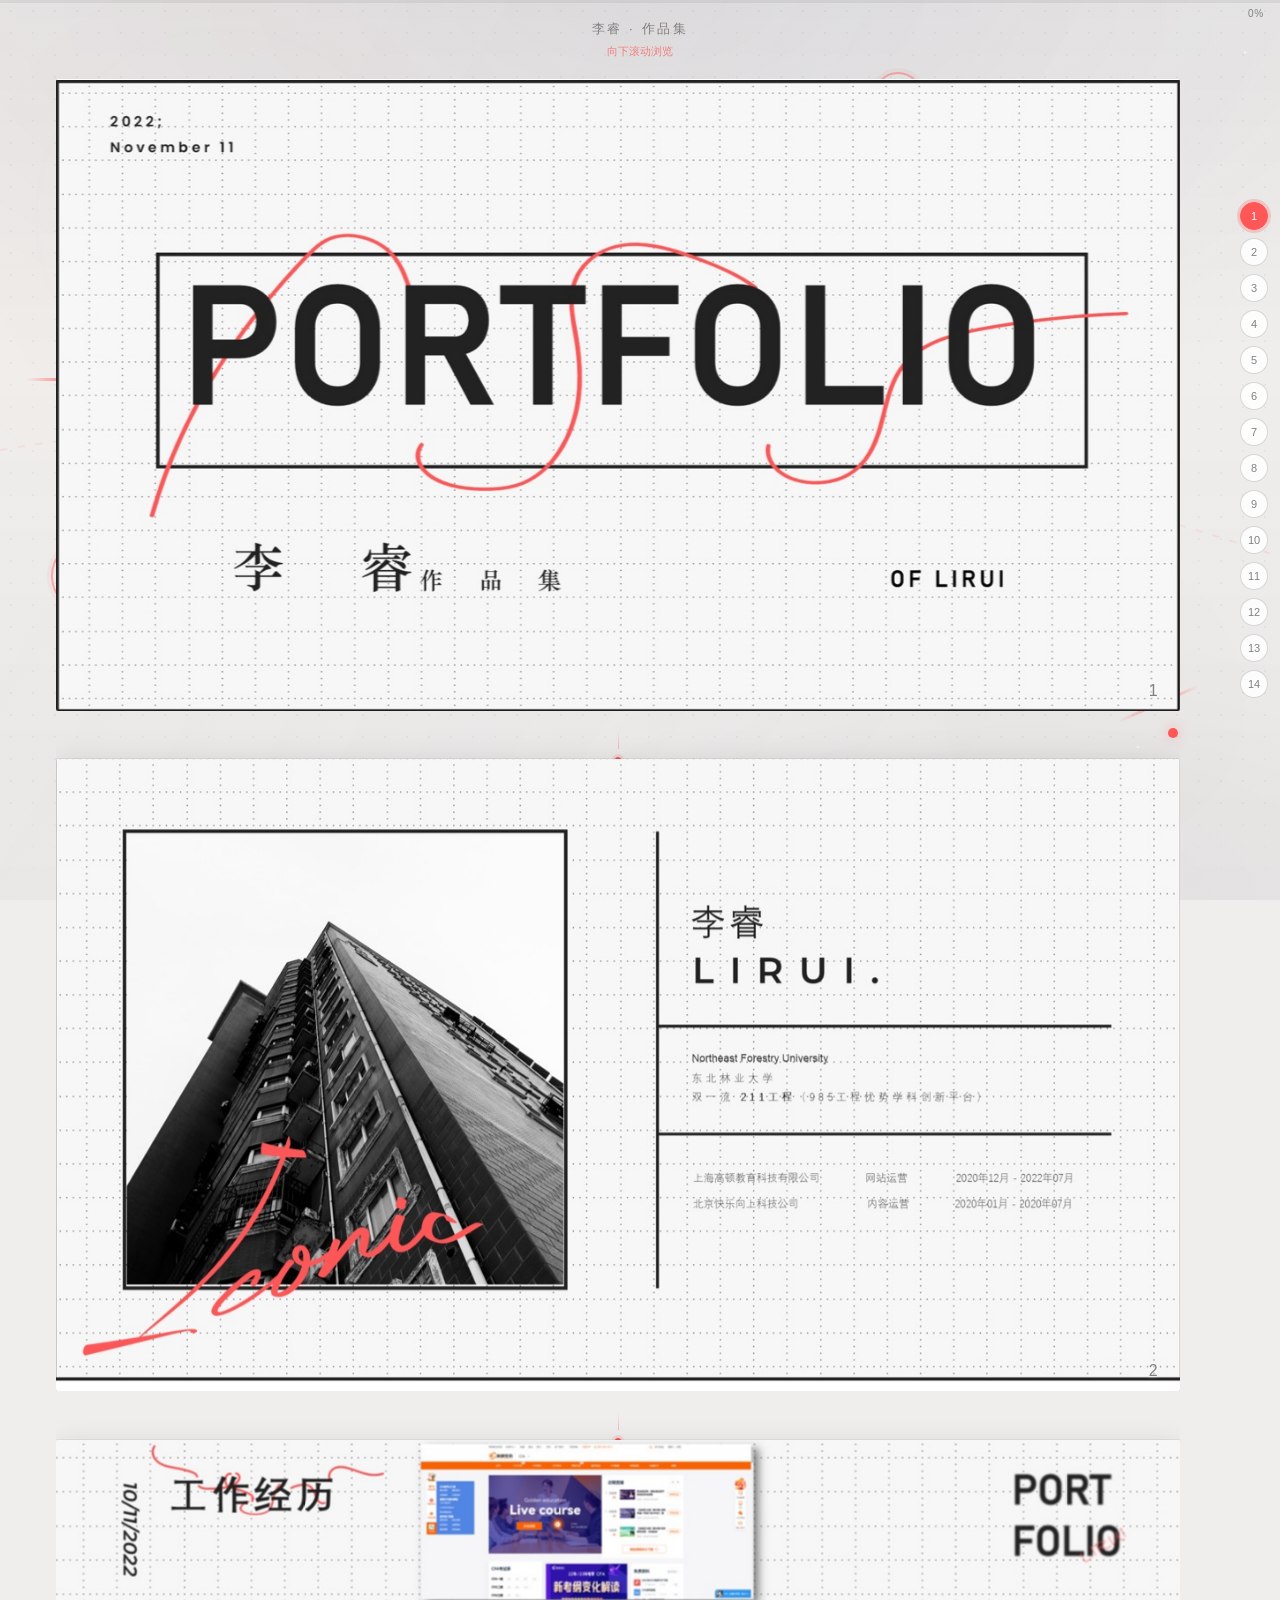
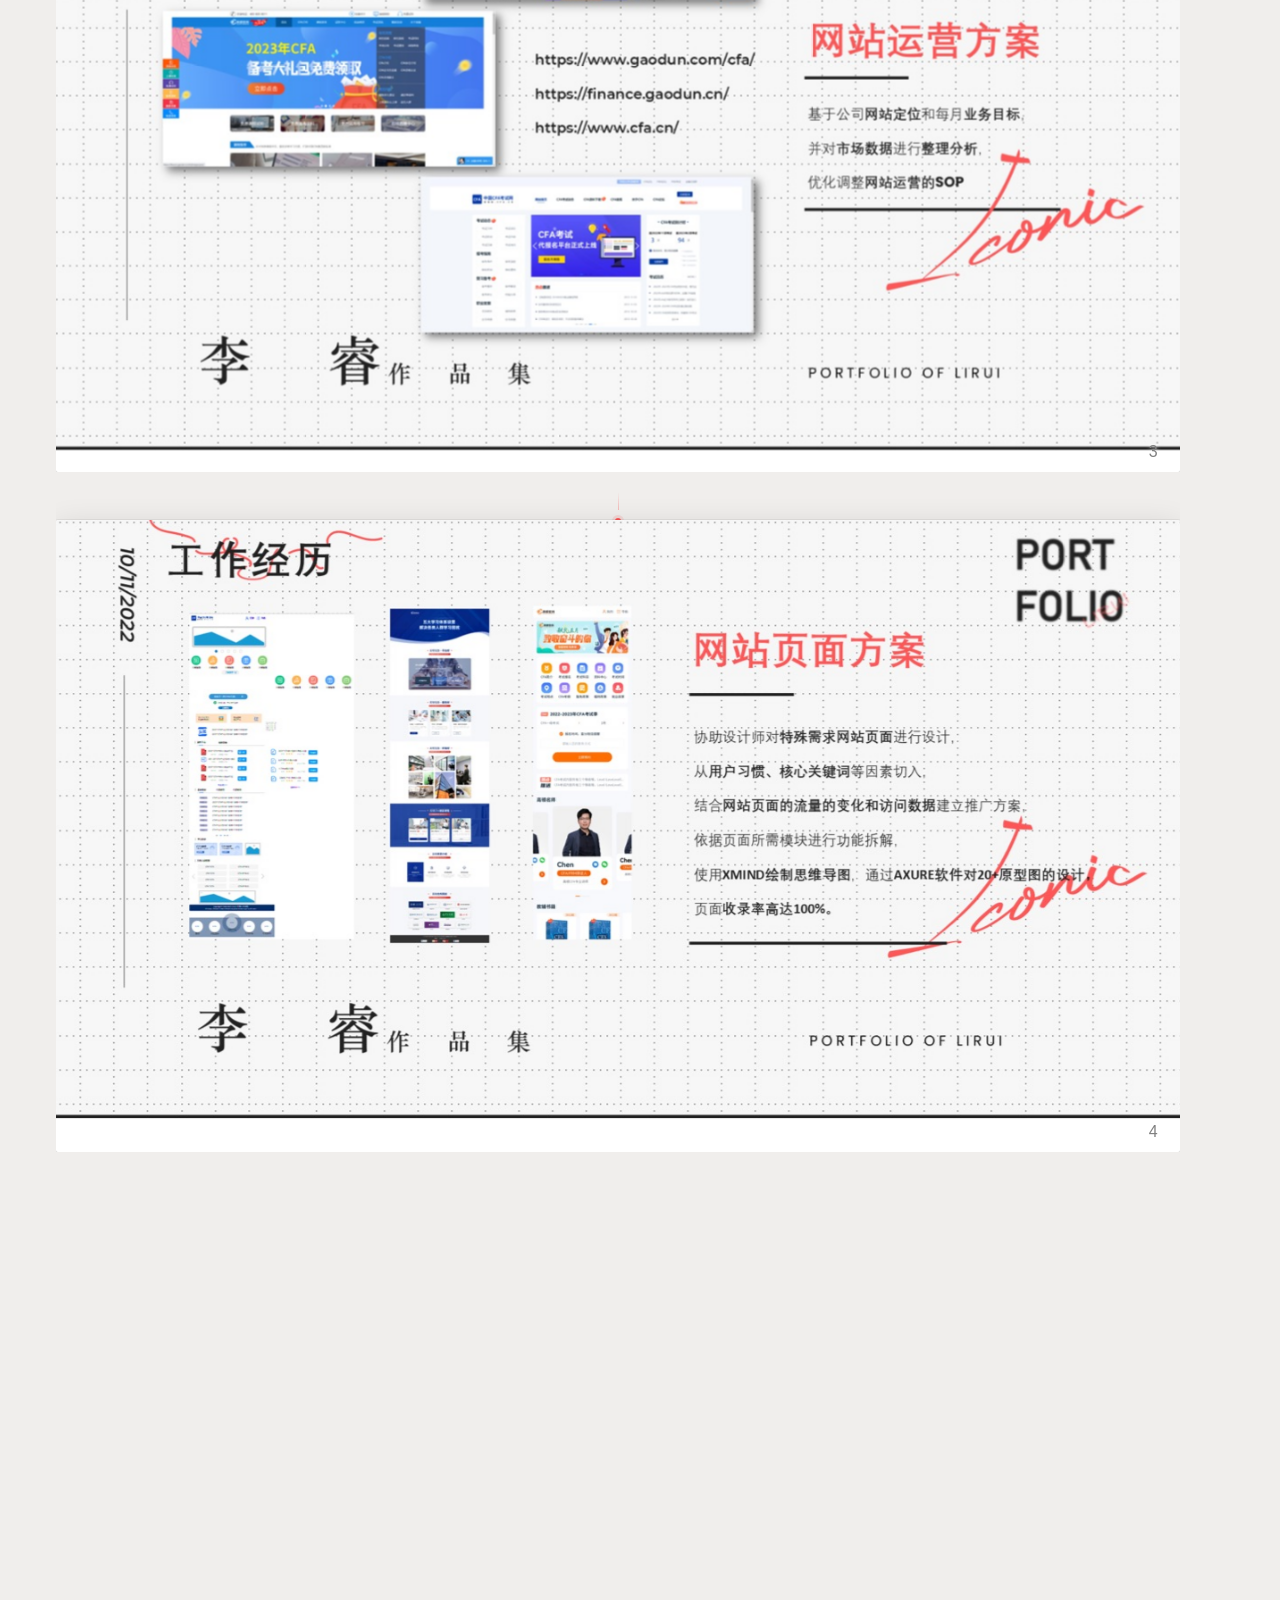
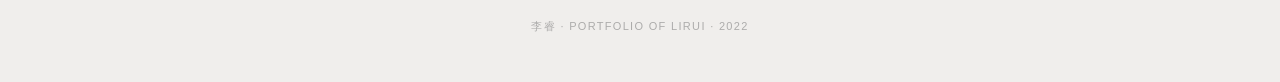
==== commit 20856e4c: "Optimize GitHub Pages load performance. Compress slides to 1280px JPEG, lazy-load offscreen images, " ====
--- a/index.html
+++ b/index.html
@@ -1,578 +1,580 @@
-<!DOCTYPE html>
-
-<html lang="zh-CN">
-
-<head>
-
-  <meta charset="UTF-8">
-
-  <meta name="viewport" content="width=device-width, initial-scale=1.0">
-
-  <meta name="description" content="李睿作品集 — PORTFOLIO OF LIRUI">
-
-  <title>李睿｜作品集 PORTFOLIO OF LIRUI</title>
-
-  <link rel="stylesheet" href="css/style.css">
-
-</head>
-
-<body>
-
-  <a class="skip-link" href="#slide-1">跳至内容</a>
-
-
-
-  <!-- Unified ambient page background -->
-
-  <div class="ambient" aria-hidden="true">
-
-    <!-- Starfield — subtle night-sky ambience behind slides -->
-
-    <div class="starfield" aria-hidden="true">
-
-      <div class="starfield__sky-tint"></div>
-
-      <div class="starfield__milkyway"></div>
-
-
-
-      <div class="starfield__layer starfield__layer--far" data-depth="0.12" data-parallax="0.06">
-
-        <div class="starfield__drift starfield__drift--far">
-
-          <canvas class="starfield__canvas"></canvas>
-
-        </div>
-
-      </div>
-
-
-
-      <div class="starfield__layer starfield__layer--mid" data-depth="0.32" data-parallax="0.12">
-
-        <div class="starfield__drift starfield__drift--mid">
-
-          <canvas class="starfield__canvas"></canvas>
-
-        </div>
-
-      </div>
-
-
-
-      <div class="starfield__layer starfield__layer--near" data-depth="0.52" data-parallax="0.2">
-
-        <div class="starfield__drift starfield__drift--near">
-
-          <canvas class="starfield__canvas"></canvas>
-
-        </div>
-
-      </div>
-
-
-
-      <div class="starfield__twinkles">
-
-        <span class="starfield__twinkle starfield__twinkle--1" data-depth="0.4"></span>
-
-        <span class="starfield__twinkle starfield__twinkle--2" data-depth="0.55"></span>
-
-        <span class="starfield__twinkle starfield__twinkle--3" data-depth="0.28"></span>
-
-        <span class="starfield__twinkle starfield__twinkle--4" data-depth="0.48"></span>
-
-        <span class="starfield__twinkle starfield__twinkle--5" data-depth="0.62"></span>
-
-        <span class="starfield__twinkle starfield__twinkle--6" data-depth="0.36"></span>
-
-      </div>
-
-    </div>
-
-    <div class="ambient__gradient ambient__gradient--a"></div>
-
-    <div class="ambient__gradient ambient__gradient--b"></div>
-
-    <div class="ambient__grid"></div>
-
-    <svg class="ambient__flow" viewBox="0 0 1440 3200" preserveAspectRatio="xMidYMid slice">
-
-      <path class="ambient__flow-path" d="M0,120 Q360,40 720,160 T1440,80" />
-
-      <path class="ambient__flow-path ambient__flow-path--secondary" d="M0,800 Q480,720 960,880 T1440,760" />
-
-      <path class="ambient__flow-path ambient__flow-path--accent" d="M0,1600 Q720,1480 1440,1720" />
-
-      <path class="ambient__flow-path ambient__flow-path--secondary" d="M0,2400 Q360,2520 720,2360 T1440,2480" />
-
-    </svg>
-
-    <div class="ambient__orbs">
-
-      <span class="ambient__orb ambient__orb--1" data-depth="0.35"></span>
-
-      <span class="ambient__orb ambient__orb--2" data-depth="0.55"></span>
-
-      <span class="ambient__orb ambient__orb--3" data-depth="0.45"></span>
-
-    </div>
-
-
-
-    <!-- PPT-inspired floating red motifs (brush dots & strokes) -->
-
-    <div class="red-float-layer" aria-hidden="true">
-
-      <span class="red-motif red-motif--dot red-motif--1" data-depth="0.35" data-parallax="0.12"><span class="red-motif__body"></span></span>
-
-      <span class="red-motif red-motif--dot red-motif--2" data-depth="0.55" data-parallax="0.18"><span class="red-motif__body"></span></span>
-
-      <span class="red-motif red-motif--dot red-motif--3" data-depth="0.45" data-parallax="0.08"><span class="red-motif__body"></span></span>
-
-      <span class="red-motif red-motif--dot red-motif--4" data-depth="0.65" data-parallax="0.22"><span class="red-motif__body"></span></span>
-
-      <span class="red-motif red-motif--ring red-motif--5" data-depth="0.4" data-parallax="0.15"><span class="red-motif__body"></span></span>
-
-      <span class="red-motif red-motif--ring red-motif--6" data-depth="0.5" data-parallax="0.1"><span class="red-motif__body"></span></span>
-
-      <span class="red-motif red-motif--stroke red-motif--7" data-depth="0.3" data-parallax="0.14"><span class="red-motif__body"></span></span>
-
-      <span class="red-motif red-motif--stroke red-motif--8" data-depth="0.6" data-parallax="0.2"><span class="red-motif__body"></span></span>
-
-      <span class="red-motif red-motif--blob red-motif--9" data-depth="0.25" data-parallax="0.06"><span class="red-motif__body"></span></span>
-
-      <span class="red-motif red-motif--blob red-motif--10" data-depth="0.7" data-parallax="0.16"><span class="red-motif__body"></span></span>
-
-    </div>
-
-  </div>
-
-
-
-  <!-- Scroll progress through entire portfolio -->
-
-  <div class="scroll-progress" role="progressbar" aria-valuemin="0" aria-valuemax="100" aria-valuenow="0" aria-label="浏览进度">
-
-    <div class="scroll-progress__fill"></div>
-
-    <span class="scroll-progress__label">0%</span>
-
-  </div>
-
-
-
-  <header class="page-header">
-
-    <p class="page-header__brand">李睿 · 作品集</p>
-
-    <p class="page-header__hint">向下滚动浏览</p>
-
-  </header>
-
-
-
-  <nav class="section-nav" aria-label="幻灯片导航">
-
-    <ol class="section-nav-list">
-
-      <li><a href="#slide-1" data-slide="1" aria-label="第 1 页"><span>1</span></a></li>
-
-      <li><a href="#slide-2" data-slide="2" aria-label="第 2 页"><span>2</span></a></li>
-
-      <li><a href="#slide-3" data-slide="3" aria-label="第 3 页"><span>3</span></a></li>
-
-      <li><a href="#slide-4" data-slide="4" aria-label="第 4 页"><span>4</span></a></li>
-
-      <li><a href="#slide-5" data-slide="5" aria-label="第 5 页"><span>5</span></a></li>
-
-      <li><a href="#slide-6" data-slide="6" aria-label="第 6 页"><span>6</span></a></li>
-
-      <li><a href="#slide-7" data-slide="7" aria-label="第 7 页"><span>7</span></a></li>
-
-      <li><a href="#slide-8" data-slide="8" aria-label="第 8 页"><span>8</span></a></li>
-
-      <li><a href="#slide-9" data-slide="9" aria-label="第 9 页"><span>9</span></a></li>
-
-      <li><a href="#slide-10" data-slide="10" aria-label="第 10 页"><span>10</span></a></li>
-
-      <li><a href="#slide-11" data-slide="11" aria-label="第 11 页"><span>11</span></a></li>
-
-      <li><a href="#slide-12" data-slide="12" aria-label="第 12 页"><span>12</span></a></li>
-
-      <li><a href="#slide-13" data-slide="13" aria-label="第 13 页"><span>13</span></a></li>
-
-      <li><a href="#slide-14" data-slide="14" aria-label="第 14 页"><span>14</span></a></li>
-
-    </ol>
-
-  </nav>
-
-
-
-  <main class="presentation">
-
-    <section class="slide-section" id="slide-1" data-index="1" data-theme="cover" aria-label="封面：李睿作品集 PORTFOLIO">
-
-      <div class="section-connector" aria-hidden="true"><span class="section-connector__dot"></span></div>
-
-      <div class="slide-canvas" data-tilt>
-
-        <div class="slide-red-glow" aria-hidden="true"></div>
-
-        <div class="slide-parallax">
-
-          <img class="slide-render" src="assets/slide1.png" alt="封面 — 李睿作品集 PORTFOLIO OF LIRUI" width="1920" height="1080" loading="eager" decoding="async">
-
-        </div>
-
-        <div class="slide-number" aria-hidden="true">1</div>
-
-      </div>
-
-    </section>
-
-
-
-    <section class="slide-section" id="slide-2" data-index="2" data-theme="profile" aria-label="个人简介：李睿 LIRUI 东北林业大学">
-
-      <div class="section-connector" aria-hidden="true"><span class="section-connector__dot"></span></div>
-
-      <div class="slide-canvas" data-tilt>
-
-        <div class="slide-red-glow" aria-hidden="true"></div>
-
-        <div class="slide-parallax">
-
-          <img class="slide-render" src="assets/slide2.png" alt="个人简介 — 李睿 LIRUI 东北林业大学 工作经历" width="1920" height="1080" loading="lazy" decoding="async">
-
-        </div>
-
-        <div class="slide-number" aria-hidden="true">2</div>
-
-      </div>
-
-    </section>
-
-
-
-    <section class="slide-section" id="slide-3" data-index="3" data-theme="work" aria-label="工作经历：网站运营方案">
-
-      <div class="section-connector" aria-hidden="true"><span class="section-connector__dot"></span></div>
-
-      <div class="slide-canvas" data-tilt>
-
-        <div class="slide-red-glow" aria-hidden="true"></div>
-
-        <div class="slide-parallax">
-
-          <img class="slide-render" src="assets/slide3.png" alt="工作经历 — 网站运营方案" width="1920" height="1080" loading="lazy" decoding="async">
-
-        </div>
-
-        <div class="slide-number" aria-hidden="true">3</div>
-
-      </div>
-
-    </section>
-
-
-
-    <section class="slide-section" id="slide-4" data-index="4" data-theme="design" aria-label="项目：特殊需求网站页面设计">
-
-      <div class="section-connector" aria-hidden="true"><span class="section-connector__dot"></span></div>
-
-      <div class="slide-canvas" data-tilt>
-
-        <div class="slide-red-glow" aria-hidden="true"></div>
-
-        <div class="slide-parallax">
-
-          <img class="slide-render" src="assets/slide4.png" alt="协助设计师 — 特殊需求网站页面设计" width="1920" height="1080" loading="lazy" decoding="async">
-
-        </div>
-
-        <div class="slide-number" aria-hidden="true">4</div>
-
-      </div>
-
-    </section>
-
-
-
-    <section class="slide-section" id="slide-5" data-index="5" data-theme="maintenance" aria-label="网站页面维护">
-
-      <div class="section-connector" aria-hidden="true"><span class="section-connector__dot"></span></div>
-
-      <div class="slide-canvas" data-tilt>
-
-        <div class="slide-red-glow" aria-hidden="true"></div>
-
-        <div class="slide-parallax">
-
-          <img class="slide-render" src="assets/slide5.png" alt="MAINTENANCE WEB PAGE — 网站页面维护" width="1920" height="1080" loading="lazy" decoding="async">
-
-        </div>
-
-        <div class="slide-number" aria-hidden="true">5</div>
-
-      </div>
-
-    </section>
-
-
-
-    <section class="slide-section" id="slide-6" data-index="6" data-theme="documents" aria-label="日常工作文件">
-
-      <div class="section-connector" aria-hidden="true"><span class="section-connector__dot"></span></div>
-
-      <div class="slide-canvas" data-tilt>
-
-        <div class="slide-red-glow" aria-hidden="true"></div>
-
-        <div class="slide-parallax">
-
-          <img class="slide-render" src="assets/slide6.png" alt="日常工作文件 WORK DOCUMENTS" width="1920" height="1080" loading="lazy" decoding="async">
-
-        </div>
-
-        <div class="slide-number" aria-hidden="true">6</div>
-
-      </div>
-
-    </section>
-
-
-
-    <section class="slide-section" id="slide-7" data-index="7" data-theme="metrics" aria-label="网站运营成果">
-
-      <div class="section-connector" aria-hidden="true"><span class="section-connector__dot"></span></div>
-
-      <div class="slide-canvas" data-tilt>
-
-        <div class="slide-red-glow" aria-hidden="true"></div>
-
-        <div class="slide-parallax">
-
-          <img class="slide-render" src="assets/slide7.png" alt="网站运营成果 — 站内站外自媒体数据" width="1920" height="1080" loading="lazy" decoding="async">
-
-        </div>
-
-        <!-- Animated metric overlays — positioned over key stats on slide 7 -->
-
-        <div class="metric-overlays" aria-hidden="true">
-
-          <div class="metric-chip metric-chip--a" style="--delay: 0">
-
-            <span class="metric-chip__value" data-count="500" data-suffix="+">0</span>
-
-            <span class="metric-chip__label">月发文</span>
-
-          </div>
-
-          <div class="metric-chip metric-chip--b" style="--delay: 1">
-
-            <span class="metric-chip__value" data-count="20" data-suffix="w+">0</span>
-
-            <span class="metric-chip__label">月流量</span>
-
-          </div>
-
-          <div class="metric-chip metric-chip--c" style="--delay: 2">
-
-            <span class="metric-chip__value" data-count="1.5" data-suffix="%" data-decimals="1">0</span>
-
-            <span class="metric-chip__label">转化率</span>
-
-          </div>
-
-          <div class="metric-chip metric-chip--d" style="--delay: 3">
-
-            <span class="metric-chip__value" data-count="150" data-suffix="w+">0</span>
-
-            <span class="metric-chip__label">月业绩</span>
-
-          </div>
-
-        </div>
-
-        <div class="slide-number" aria-hidden="true">7</div>
-
-      </div>
-
-    </section>
-
-
-
-    <section class="slide-section" id="slide-8" data-index="8" data-theme="matrix" aria-label="自媒体矩阵建设工作">
-
-      <div class="section-connector" aria-hidden="true"><span class="section-connector__dot"></span></div>
-
-      <div class="slide-canvas" data-tilt>
-
-        <div class="slide-red-glow" aria-hidden="true"></div>
-
-        <div class="slide-parallax">
-
-          <img class="slide-render" src="assets/slide8.png" alt="自媒体矩阵建设工作 Multi-Channel Network" width="1920" height="1080" loading="lazy" decoding="async">
-
-        </div>
-
-        <div class="slide-number" aria-hidden="true">8</div>
-
-      </div>
-
-    </section>
-
-
-
-    <section class="slide-section" id="slide-9" data-index="9" data-theme="zhihu" aria-label="知乎运营">
-
-      <div class="section-connector" aria-hidden="true"><span class="section-connector__dot"></span></div>
-
-      <div class="slide-canvas" data-tilt>
-
-        <div class="slide-red-glow" aria-hidden="true"></div>
-
-        <div class="slide-parallax">
-
-          <img class="slide-render" src="assets/slide9.png" alt="ZHIHU Operations Manager — 知乎运营成果" width="1920" height="1080" loading="lazy" decoding="async">
-
-        </div>
-
-        <div class="slide-number" aria-hidden="true">9</div>
-
-      </div>
-
-    </section>
-
-
-
-    <section class="slide-section" id="slide-10" data-index="10" data-theme="bilibili" aria-label="B站运营">
-
-      <div class="section-connector" aria-hidden="true"><span class="section-connector__dot"></span></div>
-
-      <div class="slide-canvas" data-tilt>
-
-        <div class="slide-red-glow" aria-hidden="true"></div>
-
-        <div class="slide-parallax">
-
-          <img class="slide-render" src="assets/slide10.png" alt="bilibili Operations Manager — B站运营" width="1920" height="1080" loading="lazy" decoding="async">
-
-        </div>
-
-        <div class="slide-number" aria-hidden="true">10</div>
-
-      </div>
-
-    </section>
-
-
-
-    <section class="slide-section" id="slide-11" data-index="11" data-theme="news" aria-label="其他资讯号运营成果">
-
-      <div class="section-connector" aria-hidden="true"><span class="section-connector__dot"></span></div>
-
-      <div class="slide-canvas" data-tilt>
-
-        <div class="slide-red-glow" aria-hidden="true"></div>
-
-        <div class="slide-parallax">
-
-          <img class="slide-render" src="assets/slide11.png" alt="其他资讯号 — 百家号头条号运营成果" width="1920" height="1080" loading="lazy" decoding="async">
-
-        </div>
-
-        <div class="slide-number" aria-hidden="true">11</div>
-
-      </div>
-
-    </section>
-
-
-
-    <section class="slide-section" id="slide-12" data-index="12" data-theme="workplace" aria-label="职场其他工作交流">
-
-      <div class="section-connector" aria-hidden="true"><span class="section-connector__dot"></span></div>
-
-      <div class="slide-canvas" data-tilt>
-
-        <div class="slide-red-glow" aria-hidden="true"></div>
-
-        <div class="slide-parallax">
-
-          <img class="slide-render" src="assets/slide12.png" alt="NEW WAY — 职场其他工作交流" width="1920" height="1080" loading="lazy" decoding="async">
-
-        </div>
-
-        <div class="slide-number" aria-hidden="true">12</div>
-
-      </div>
-
-    </section>
-
-
-
-    <section class="slide-section" id="slide-13" data-index="13" data-theme="skills" aria-label="技能与证书">
-
-      <div class="section-connector" aria-hidden="true"><span class="section-connector__dot"></span></div>
-
-      <div class="slide-canvas" data-tilt>
-
-        <div class="slide-red-glow" aria-hidden="true"></div>
-
-        <div class="slide-parallax">
-
-          <img class="slide-render" src="assets/slide13.png" alt="OTHER THING — 技能 PS AI PR Office CET-4" width="1920" height="1080" loading="lazy" decoding="async">
-
-        </div>
-
-        <div class="slide-number" aria-hidden="true">13</div>
-
-      </div>
-
-    </section>
-
-
-
-    <section class="slide-section slide-section--final" id="slide-14" data-index="14" data-theme="closing" aria-label="自我评价">
-
-      <div class="section-connector" aria-hidden="true"><span class="section-connector__dot"></span></div>
-
-      <div class="slide-canvas" data-tilt>
-
-        <div class="slide-red-glow" aria-hidden="true"></div>
-
-        <div class="slide-parallax">
-
-          <img class="slide-render" src="assets/slide14.png" alt="自我评价 Self-evaluation" width="1920" height="1080" loading="lazy" decoding="async">
-
-        </div>
-
-        <div class="slide-number" aria-hidden="true">14</div>
-
-      </div>
-
-    </section>
-
-  </main>
-
-
-
-  <footer class="page-footer">
-
-    <p>李睿 · PORTFOLIO OF LIRUI · 2022</p>
-
-  </footer>
-
-
-
-  <script src="js/presentation.js"></script>
-
-  <script src="js/animations.js"></script>
-
-</body>
-
-</html>
-
+<!DOCTYPE html>
+
+<html lang="zh-CN">
+
+<head>
+
+  <meta charset="UTF-8">
+
+  <meta name="viewport" content="width=device-width, initial-scale=1.0">
+
+  <meta name="description" content="李睿作品集 — PORTFOLIO OF LIRUI">
+
+  <title>李睿｜作品集 PORTFOLIO OF LIRUI</title>
+
+  <link rel="preload" as="image" href="assets/opt/slide1.jpg" fetchpriority="high">
+
+  <link rel="stylesheet" href="css/style.css">
+
+</head>
+
+<body>
+
+  <a class="skip-link" href="#slide-1">跳至内容</a>
+
+
+
+  <!-- Unified ambient page background -->
+
+  <div class="ambient" aria-hidden="true">
+
+    <!-- Starfield — subtle night-sky ambience behind slides -->
+
+    <div class="starfield" aria-hidden="true">
+
+      <div class="starfield__sky-tint"></div>
+
+      <div class="starfield__milkyway"></div>
+
+
+
+      <div class="starfield__layer starfield__layer--far" data-depth="0.12" data-parallax="0.06">
+
+        <div class="starfield__drift starfield__drift--far">
+
+          <canvas class="starfield__canvas"></canvas>
+
+        </div>
+
+      </div>
+
+
+
+      <div class="starfield__layer starfield__layer--mid" data-depth="0.32" data-parallax="0.12">
+
+        <div class="starfield__drift starfield__drift--mid">
+
+          <canvas class="starfield__canvas"></canvas>
+
+        </div>
+
+      </div>
+
+
+
+      <div class="starfield__layer starfield__layer--near" data-depth="0.52" data-parallax="0.2">
+
+        <div class="starfield__drift starfield__drift--near">
+
+          <canvas class="starfield__canvas"></canvas>
+
+        </div>
+
+      </div>
+
+
+
+      <div class="starfield__twinkles">
+
+        <span class="starfield__twinkle starfield__twinkle--1" data-depth="0.4"></span>
+
+        <span class="starfield__twinkle starfield__twinkle--2" data-depth="0.55"></span>
+
+        <span class="starfield__twinkle starfield__twinkle--3" data-depth="0.28"></span>
+
+        <span class="starfield__twinkle starfield__twinkle--4" data-depth="0.48"></span>
+
+        <span class="starfield__twinkle starfield__twinkle--5" data-depth="0.62"></span>
+
+        <span class="starfield__twinkle starfield__twinkle--6" data-depth="0.36"></span>
+
+      </div>
+
+    </div>
+
+    <div class="ambient__gradient ambient__gradient--a"></div>
+
+    <div class="ambient__gradient ambient__gradient--b"></div>
+
+    <div class="ambient__grid"></div>
+
+    <svg class="ambient__flow" viewBox="0 0 1440 3200" preserveAspectRatio="xMidYMid slice">
+
+      <path class="ambient__flow-path" d="M0,120 Q360,40 720,160 T1440,80" />
+
+      <path class="ambient__flow-path ambient__flow-path--secondary" d="M0,800 Q480,720 960,880 T1440,760" />
+
+      <path class="ambient__flow-path ambient__flow-path--accent" d="M0,1600 Q720,1480 1440,1720" />
+
+      <path class="ambient__flow-path ambient__flow-path--secondary" d="M0,2400 Q360,2520 720,2360 T1440,2480" />
+
+    </svg>
+
+    <div class="ambient__orbs">
+
+      <span class="ambient__orb ambient__orb--1" data-depth="0.35"></span>
+
+      <span class="ambient__orb ambient__orb--2" data-depth="0.55"></span>
+
+      <span class="ambient__orb ambient__orb--3" data-depth="0.45"></span>
+
+    </div>
+
+
+
+    <!-- PPT-inspired floating red motifs (brush dots & strokes) -->
+
+    <div class="red-float-layer" aria-hidden="true">
+
+      <span class="red-motif red-motif--dot red-motif--1" data-depth="0.35" data-parallax="0.12"><span class="red-motif__body"></span></span>
+
+      <span class="red-motif red-motif--dot red-motif--2" data-depth="0.55" data-parallax="0.18"><span class="red-motif__body"></span></span>
+
+      <span class="red-motif red-motif--dot red-motif--3" data-depth="0.45" data-parallax="0.08"><span class="red-motif__body"></span></span>
+
+      <span class="red-motif red-motif--dot red-motif--4" data-depth="0.65" data-parallax="0.22"><span class="red-motif__body"></span></span>
+
+      <span class="red-motif red-motif--ring red-motif--5" data-depth="0.4" data-parallax="0.15"><span class="red-motif__body"></span></span>
+
+      <span class="red-motif red-motif--ring red-motif--6" data-depth="0.5" data-parallax="0.1"><span class="red-motif__body"></span></span>
+
+      <span class="red-motif red-motif--stroke red-motif--7" data-depth="0.3" data-parallax="0.14"><span class="red-motif__body"></span></span>
+
+      <span class="red-motif red-motif--stroke red-motif--8" data-depth="0.6" data-parallax="0.2"><span class="red-motif__body"></span></span>
+
+      <span class="red-motif red-motif--blob red-motif--9" data-depth="0.25" data-parallax="0.06"><span class="red-motif__body"></span></span>
+
+      <span class="red-motif red-motif--blob red-motif--10" data-depth="0.7" data-parallax="0.16"><span class="red-motif__body"></span></span>
+
+    </div>
+
+  </div>
+
+
+
+  <!-- Scroll progress through entire portfolio -->
+
+  <div class="scroll-progress" role="progressbar" aria-valuemin="0" aria-valuemax="100" aria-valuenow="0" aria-label="浏览进度">
+
+    <div class="scroll-progress__fill"></div>
+
+    <span class="scroll-progress__label">0%</span>
+
+  </div>
+
+
+
+  <header class="page-header">
+
+    <p class="page-header__brand">李睿 · 作品集</p>
+
+    <p class="page-header__hint">向下滚动浏览</p>
+
+  </header>
+
+
+
+  <nav class="section-nav" aria-label="幻灯片导航">
+
+    <ol class="section-nav-list">
+
+      <li><a href="#slide-1" data-slide="1" aria-label="第 1 页"><span>1</span></a></li>
+
+      <li><a href="#slide-2" data-slide="2" aria-label="第 2 页"><span>2</span></a></li>
+
+      <li><a href="#slide-3" data-slide="3" aria-label="第 3 页"><span>3</span></a></li>
+
+      <li><a href="#slide-4" data-slide="4" aria-label="第 4 页"><span>4</span></a></li>
+
+      <li><a href="#slide-5" data-slide="5" aria-label="第 5 页"><span>5</span></a></li>
+
+      <li><a href="#slide-6" data-slide="6" aria-label="第 6 页"><span>6</span></a></li>
+
+      <li><a href="#slide-7" data-slide="7" aria-label="第 7 页"><span>7</span></a></li>
+
+      <li><a href="#slide-8" data-slide="8" aria-label="第 8 页"><span>8</span></a></li>
+
+      <li><a href="#slide-9" data-slide="9" aria-label="第 9 页"><span>9</span></a></li>
+
+      <li><a href="#slide-10" data-slide="10" aria-label="第 10 页"><span>10</span></a></li>
+
+      <li><a href="#slide-11" data-slide="11" aria-label="第 11 页"><span>11</span></a></li>
+
+      <li><a href="#slide-12" data-slide="12" aria-label="第 12 页"><span>12</span></a></li>
+
+      <li><a href="#slide-13" data-slide="13" aria-label="第 13 页"><span>13</span></a></li>
+
+      <li><a href="#slide-14" data-slide="14" aria-label="第 14 页"><span>14</span></a></li>
+
+    </ol>
+
+  </nav>
+
+
+
+  <main class="presentation">
+
+    <section class="slide-section" id="slide-1" data-index="1" data-theme="cover" aria-label="封面：李睿作品集 PORTFOLIO">
+
+      <div class="section-connector" aria-hidden="true"><span class="section-connector__dot"></span></div>
+
+      <div class="slide-canvas" data-tilt>
+
+        <div class="slide-red-glow" aria-hidden="true"></div>
+
+        <div class="slide-parallax">
+
+          <img class="slide-render" src="assets/opt/slide1.jpg" alt="封面 — 李睿作品集 PORTFOLIO OF LIRUI" width="1280" height="720" loading="eager" decoding="async" fetchpriority="high">
+
+        </div>
+
+        <div class="slide-number" aria-hidden="true">1</div>
+
+      </div>
+
+    </section>
+
+
+
+    <section class="slide-section" id="slide-2" data-index="2" data-theme="profile" aria-label="个人简介：李睿 LIRUI 东北林业大学">
+
+      <div class="section-connector" aria-hidden="true"><span class="section-connector__dot"></span></div>
+
+      <div class="slide-canvas" data-tilt>
+
+        <div class="slide-red-glow" aria-hidden="true"></div>
+
+        <div class="slide-parallax">
+
+          <img class="slide-render" data-src="assets/opt/slide2.jpg" alt="个人简介 — 李睿 LIRUI 东北林业大学 工作经历" width="1280" height="720" loading="lazy" decoding="async">
+
+        </div>
+
+        <div class="slide-number" aria-hidden="true">2</div>
+
+      </div>
+
+    </section>
+
+
+
+    <section class="slide-section" id="slide-3" data-index="3" data-theme="work" aria-label="工作经历：网站运营方案">
+
+      <div class="section-connector" aria-hidden="true"><span class="section-connector__dot"></span></div>
+
+      <div class="slide-canvas" data-tilt>
+
+        <div class="slide-red-glow" aria-hidden="true"></div>
+
+        <div class="slide-parallax">
+
+          <img class="slide-render" data-src="assets/opt/slide3.jpg" alt="工作经历 — 网站运营方案" width="1280" height="720" loading="lazy" decoding="async">
+
+        </div>
+
+        <div class="slide-number" aria-hidden="true">3</div>
+
+      </div>
+
+    </section>
+
+
+
+    <section class="slide-section" id="slide-4" data-index="4" data-theme="design" aria-label="项目：特殊需求网站页面设计">
+
+      <div class="section-connector" aria-hidden="true"><span class="section-connector__dot"></span></div>
+
+      <div class="slide-canvas" data-tilt>
+
+        <div class="slide-red-glow" aria-hidden="true"></div>
+
+        <div class="slide-parallax">
+
+          <img class="slide-render" data-src="assets/opt/slide4.jpg" alt="协助设计师 — 特殊需求网站页面设计" width="1280" height="720" loading="lazy" decoding="async">
+
+        </div>
+
+        <div class="slide-number" aria-hidden="true">4</div>
+
+      </div>
+
+    </section>
+
+
+
+    <section class="slide-section" id="slide-5" data-index="5" data-theme="maintenance" aria-label="网站页面维护">
+
+      <div class="section-connector" aria-hidden="true"><span class="section-connector__dot"></span></div>
+
+      <div class="slide-canvas" data-tilt>
+
+        <div class="slide-red-glow" aria-hidden="true"></div>
+
+        <div class="slide-parallax">
+
+          <img class="slide-render" data-src="assets/opt/slide5.jpg" alt="MAINTENANCE WEB PAGE — 网站页面维护" width="1280" height="720" loading="lazy" decoding="async">
+
+        </div>
+
+        <div class="slide-number" aria-hidden="true">5</div>
+
+      </div>
+
+    </section>
+
+
+
+    <section class="slide-section" id="slide-6" data-index="6" data-theme="documents" aria-label="日常工作文件">
+
+      <div class="section-connector" aria-hidden="true"><span class="section-connector__dot"></span></div>
+
+      <div class="slide-canvas" data-tilt>
+
+        <div class="slide-red-glow" aria-hidden="true"></div>
+
+        <div class="slide-parallax">
+
+          <img class="slide-render" data-src="assets/opt/slide6.jpg" alt="日常工作文件 WORK DOCUMENTS" width="1280" height="720" loading="lazy" decoding="async">
+
+        </div>
+
+        <div class="slide-number" aria-hidden="true">6</div>
+
+      </div>
+
+    </section>
+
+
+
+    <section class="slide-section" id="slide-7" data-index="7" data-theme="metrics" aria-label="网站运营成果">
+
+      <div class="section-connector" aria-hidden="true"><span class="section-connector__dot"></span></div>
+
+      <div class="slide-canvas" data-tilt>
+
+        <div class="slide-red-glow" aria-hidden="true"></div>
+
+        <div class="slide-parallax">
+
+          <img class="slide-render" data-src="assets/opt/slide7.jpg" alt="网站运营成果 — 站内站外自媒体数据" width="1280" height="720" loading="lazy" decoding="async">
+
+        </div>
+
+        <!-- Animated metric overlays — positioned over key stats on slide 7 -->
+
+        <div class="metric-overlays" aria-hidden="true">
+
+          <div class="metric-chip metric-chip--a" style="--delay: 0">
+
+            <span class="metric-chip__value" data-count="500" data-suffix="+">0</span>
+
+            <span class="metric-chip__label">月发文</span>
+
+          </div>
+
+          <div class="metric-chip metric-chip--b" style="--delay: 1">
+
+            <span class="metric-chip__value" data-count="20" data-suffix="w+">0</span>
+
+            <span class="metric-chip__label">月流量</span>
+
+          </div>
+
+          <div class="metric-chip metric-chip--c" style="--delay: 2">
+
+            <span class="metric-chip__value" data-count="1.5" data-suffix="%" data-decimals="1">0</span>
+
+            <span class="metric-chip__label">转化率</span>
+
+          </div>
+
+          <div class="metric-chip metric-chip--d" style="--delay: 3">
+
+            <span class="metric-chip__value" data-count="150" data-suffix="w+">0</span>
+
+            <span class="metric-chip__label">月业绩</span>
+
+          </div>
+
+        </div>
+
+        <div class="slide-number" aria-hidden="true">7</div>
+
+      </div>
+
+    </section>
+
+
+
+    <section class="slide-section" id="slide-8" data-index="8" data-theme="matrix" aria-label="自媒体矩阵建设工作">
+
+      <div class="section-connector" aria-hidden="true"><span class="section-connector__dot"></span></div>
+
+      <div class="slide-canvas" data-tilt>
+
+        <div class="slide-red-glow" aria-hidden="true"></div>
+
+        <div class="slide-parallax">
+
+          <img class="slide-render" data-src="assets/opt/slide8.jpg" alt="自媒体矩阵建设工作 Multi-Channel Network" width="1280" height="720" loading="lazy" decoding="async">
+
+        </div>
+
+        <div class="slide-number" aria-hidden="true">8</div>
+
+      </div>
+
+    </section>
+
+
+
+    <section class="slide-section" id="slide-9" data-index="9" data-theme="zhihu" aria-label="知乎运营">
+
+      <div class="section-connector" aria-hidden="true"><span class="section-connector__dot"></span></div>
+
+      <div class="slide-canvas" data-tilt>
+
+        <div class="slide-red-glow" aria-hidden="true"></div>
+
+        <div class="slide-parallax">
+
+          <img class="slide-render" data-src="assets/opt/slide9.jpg" alt="ZHIHU Operations Manager — 知乎运营成果" width="1280" height="720" loading="lazy" decoding="async">
+
+        </div>
+
+        <div class="slide-number" aria-hidden="true">9</div>
+
+      </div>
+
+    </section>
+
+
+
+    <section class="slide-section" id="slide-10" data-index="10" data-theme="bilibili" aria-label="B站运营">
+
+      <div class="section-connector" aria-hidden="true"><span class="section-connector__dot"></span></div>
+
+      <div class="slide-canvas" data-tilt>
+
+        <div class="slide-red-glow" aria-hidden="true"></div>
+
+        <div class="slide-parallax">
+
+          <img class="slide-render" data-src="assets/opt/slide10.jpg" alt="bilibili Operations Manager — B站运营" width="1280" height="720" loading="lazy" decoding="async">
+
+        </div>
+
+        <div class="slide-number" aria-hidden="true">10</div>
+
+      </div>
+
+    </section>
+
+
+
+    <section class="slide-section" id="slide-11" data-index="11" data-theme="news" aria-label="其他资讯号运营成果">
+
+      <div class="section-connector" aria-hidden="true"><span class="section-connector__dot"></span></div>
+
+      <div class="slide-canvas" data-tilt>
+
+        <div class="slide-red-glow" aria-hidden="true"></div>
+
+        <div class="slide-parallax">
+
+          <img class="slide-render" data-src="assets/opt/slide11.jpg" alt="其他资讯号 — 百家号头条号运营成果" width="1280" height="720" loading="lazy" decoding="async">
+
+        </div>
+
+        <div class="slide-number" aria-hidden="true">11</div>
+
+      </div>
+
+    </section>
+
+
+
+    <section class="slide-section" id="slide-12" data-index="12" data-theme="workplace" aria-label="职场其他工作交流">
+
+      <div class="section-connector" aria-hidden="true"><span class="section-connector__dot"></span></div>
+
+      <div class="slide-canvas" data-tilt>
+
+        <div class="slide-red-glow" aria-hidden="true"></div>
+
+        <div class="slide-parallax">
+
+          <img class="slide-render" data-src="assets/opt/slide12.jpg" alt="NEW WAY — 职场其他工作交流" width="1280" height="720" loading="lazy" decoding="async">
+
+        </div>
+
+        <div class="slide-number" aria-hidden="true">12</div>
+
+      </div>
+
+    </section>
+
+
+
+    <section class="slide-section" id="slide-13" data-index="13" data-theme="skills" aria-label="技能与证书">
+
+      <div class="section-connector" aria-hidden="true"><span class="section-connector__dot"></span></div>
+
+      <div class="slide-canvas" data-tilt>
+
+        <div class="slide-red-glow" aria-hidden="true"></div>
+
+        <div class="slide-parallax">
+
+          <img class="slide-render" data-src="assets/opt/slide13.jpg" alt="OTHER THING — 技能 PS AI PR Office CET-4" width="1280" height="720" loading="lazy" decoding="async">
+
+        </div>
+
+        <div class="slide-number" aria-hidden="true">13</div>
+
+      </div>
+
+    </section>
+
+
+
+    <section class="slide-section slide-section--final" id="slide-14" data-index="14" data-theme="closing" aria-label="自我评价">
+
+      <div class="section-connector" aria-hidden="true"><span class="section-connector__dot"></span></div>
+
+      <div class="slide-canvas" data-tilt>
+
+        <div class="slide-red-glow" aria-hidden="true"></div>
+
+        <div class="slide-parallax">
+
+          <img class="slide-render" data-src="assets/opt/slide14.jpg" alt="自我评价 Self-evaluation" width="1280" height="720" loading="lazy" decoding="async">
+
+        </div>
+
+        <div class="slide-number" aria-hidden="true">14</div>
+
+      </div>
+
+    </section>
+
+  </main>
+
+
+
+  <footer class="page-footer">
+
+    <p>李睿 · PORTFOLIO OF LIRUI · 2022</p>
+
+  </footer>
+
+
+
+  <script src="js/presentation.js" defer></script>
+
+  <script src="js/animations.js" defer></script>
+
+</body>
+
+</html>
+
--- a/css/style.css
+++ b/css/style.css
@@ -1354,6 +1354,10 @@
 
   scroll-margin-top: 24px;
 
+  content-visibility: auto;
+
+  contain-intrinsic-size: auto 720px;
+
   opacity: 0;
 
   transform: translateY(28px) scale(0.985);
@@ -1622,10 +1626,18 @@
 
   user-select: none;
 
+  background: rgba(12, 10, 18, 0.35);
+
   transition: transform 0.4s cubic-bezier(0.22, 1, 0.36, 1);
 
 }
 
+.slide-render:not([src]) {
+
+  opacity: 0.35;
+
+}
+
 
 
 .slide-section.is-visible .slide-canvas:hover .slide-render {
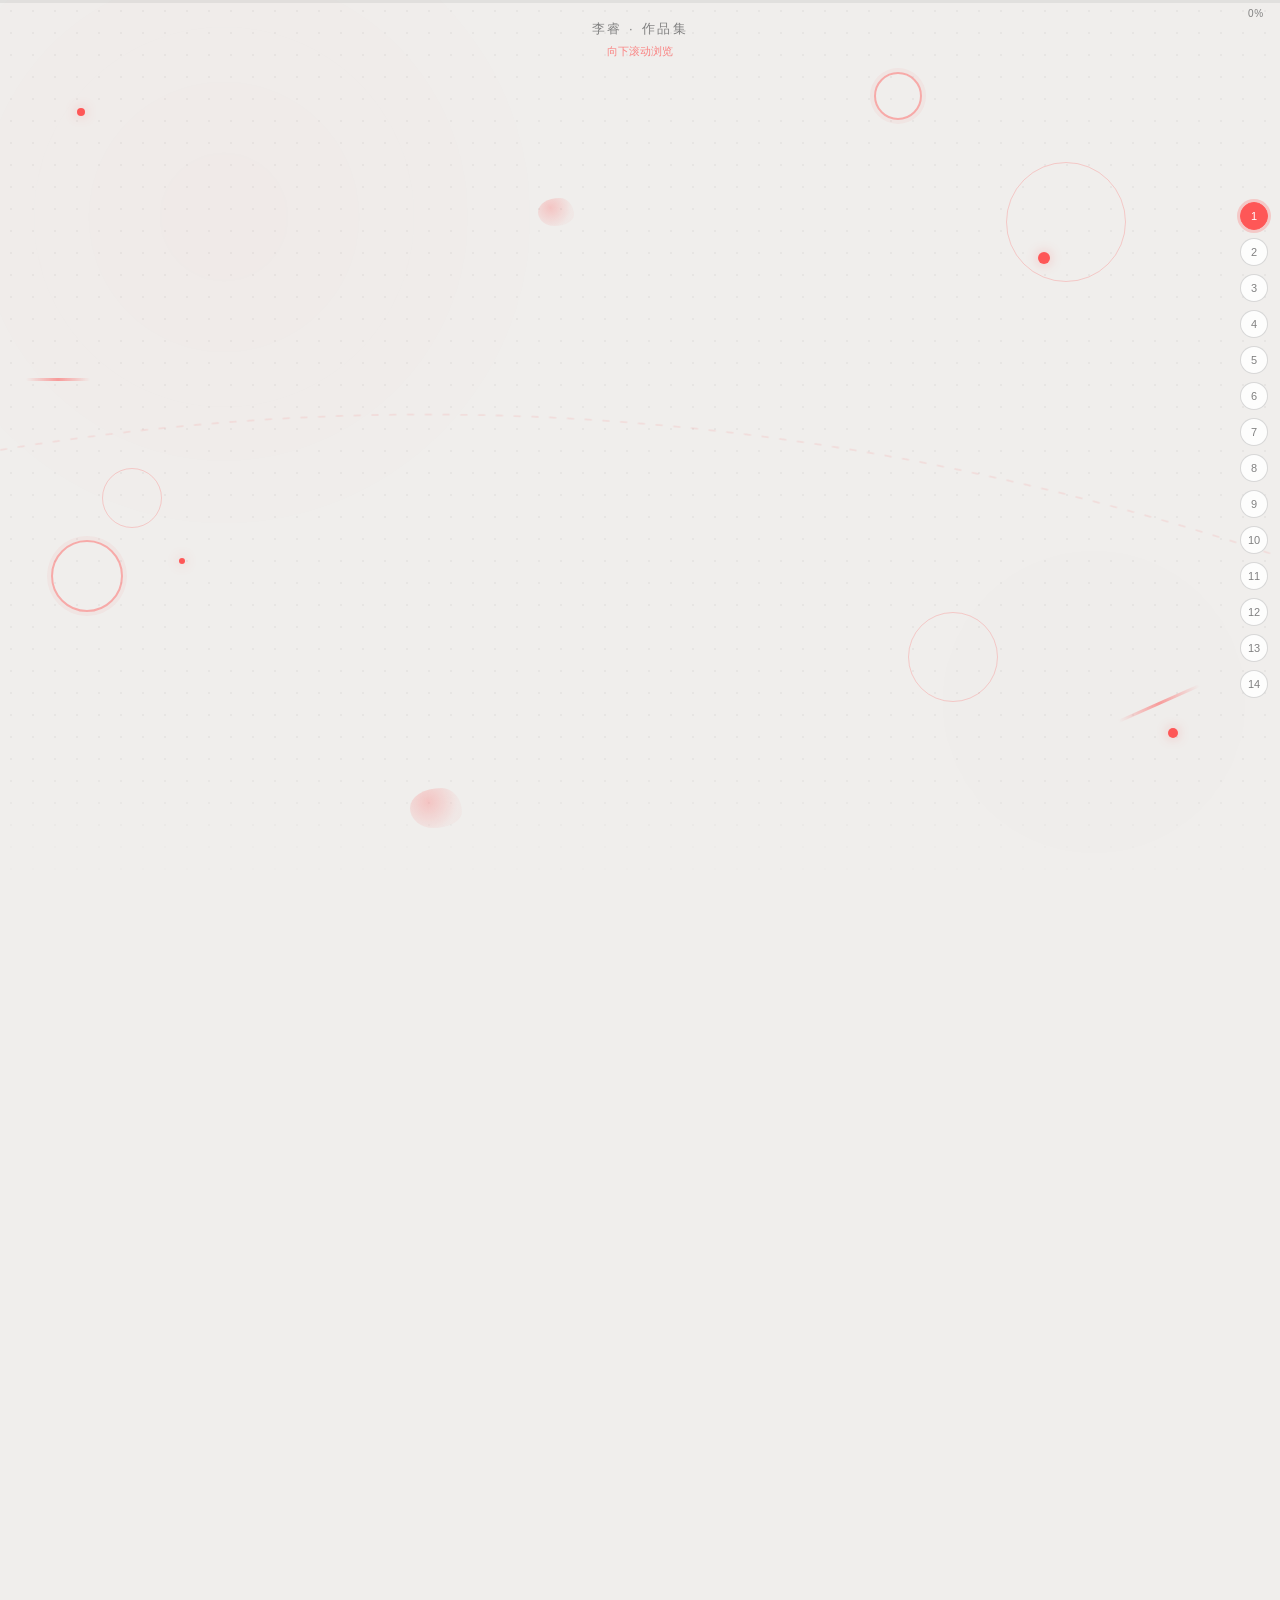
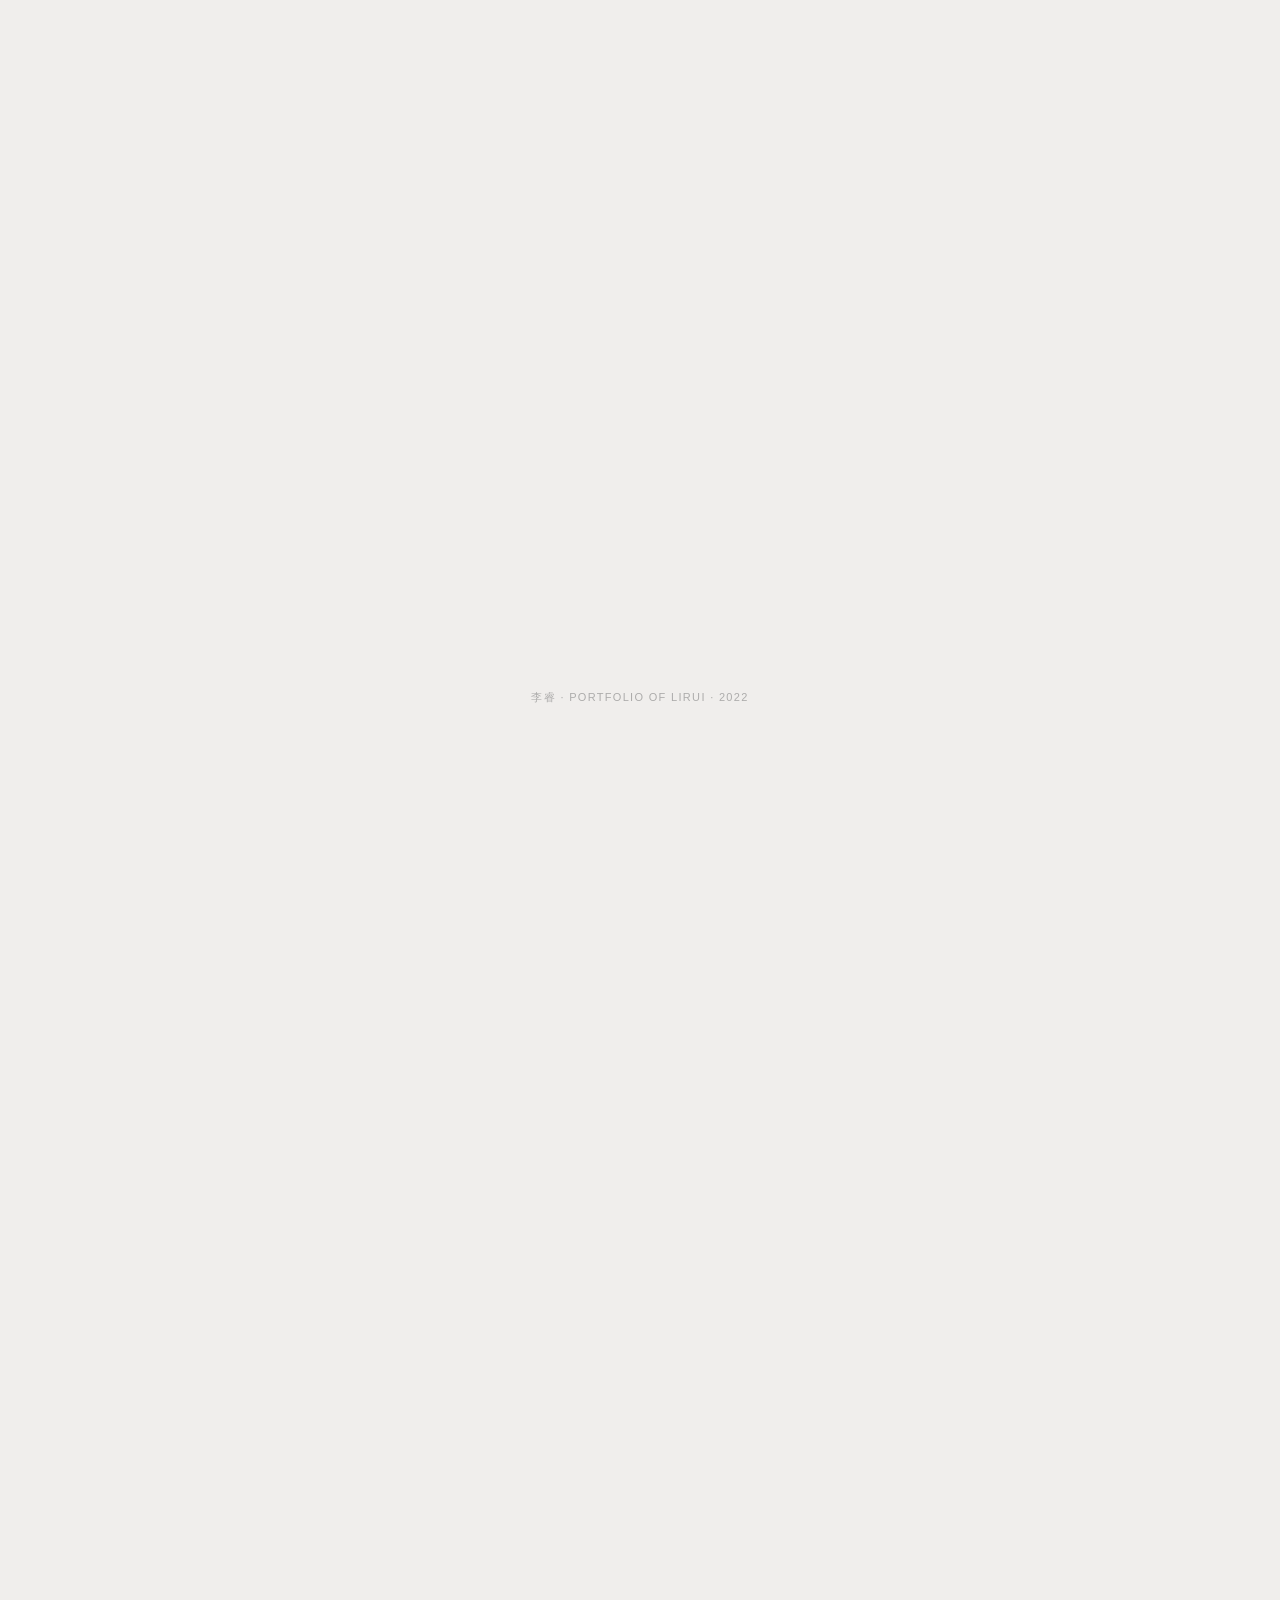
==== commit f425e942: "Remove animated starfield background from portfolio. Drop starfield markup and canvas animation logi" ====
--- a/index.html
+++ b/index.html
@@ -28,126 +28,62 @@
 
   <div class="ambient" aria-hidden="true">
 
-    <!-- Starfield — subtle night-sky ambience behind slides -->
-
-    <div class="starfield" aria-hidden="true">
-
-      <div class="starfield__sky-tint"></div>
-
-      <div class="starfield__milkyway"></div>
-
-
-
-      <div class="starfield__layer starfield__layer--far" data-depth="0.12" data-parallax="0.06">
-
-        <div class="starfield__drift starfield__drift--far">
-
-          <canvas class="starfield__canvas"></canvas>
-
-        </div>
-
-      </div>
-
-
-
-      <div class="starfield__layer starfield__layer--mid" data-depth="0.32" data-parallax="0.12">
-
-        <div class="starfield__drift starfield__drift--mid">
-
-          <canvas class="starfield__canvas"></canvas>
-
-        </div>
-
-      </div>
-
-
-
-      <div class="starfield__layer starfield__layer--near" data-depth="0.52" data-parallax="0.2">
-
-        <div class="starfield__drift starfield__drift--near">
-
-          <canvas class="starfield__canvas"></canvas>
-
-        </div>
-
-      </div>
-
-
-
-      <div class="starfield__twinkles">
-
-        <span class="starfield__twinkle starfield__twinkle--1" data-depth="0.4"></span>
-
-        <span class="starfield__twinkle starfield__twinkle--2" data-depth="0.55"></span>
-
-        <span class="starfield__twinkle starfield__twinkle--3" data-depth="0.28"></span>
-
-        <span class="starfield__twinkle starfield__twinkle--4" data-depth="0.48"></span>
-
-        <span class="starfield__twinkle starfield__twinkle--5" data-depth="0.62"></span>
-
-        <span class="starfield__twinkle starfield__twinkle--6" data-depth="0.36"></span>
-
-      </div>
+    <div class="ambient__gradient ambient__gradient--a"></div>
+
+    <div class="ambient__gradient ambient__gradient--b"></div>
+
+    <div class="ambient__grid"></div>
+
+    <svg class="ambient__flow" viewBox="0 0 1440 3200" preserveAspectRatio="xMidYMid slice">
+
+      <path class="ambient__flow-path" d="M0,120 Q360,40 720,160 T1440,80" />
+
+      <path class="ambient__flow-path ambient__flow-path--secondary" d="M0,800 Q480,720 960,880 T1440,760" />
+
+      <path class="ambient__flow-path ambient__flow-path--accent" d="M0,1600 Q720,1480 1440,1720" />
+
+      <path class="ambient__flow-path ambient__flow-path--secondary" d="M0,2400 Q360,2520 720,2360 T1440,2480" />
+
+    </svg>
+
+    <div class="ambient__orbs">
+
+      <span class="ambient__orb ambient__orb--1" data-depth="0.35"></span>
+
+      <span class="ambient__orb ambient__orb--2" data-depth="0.55"></span>
+
+      <span class="ambient__orb ambient__orb--3" data-depth="0.45"></span>
 
     </div>
 
-    <div class="ambient__gradient ambient__gradient--a"></div>
-
-    <div class="ambient__gradient ambient__gradient--b"></div>
-
-    <div class="ambient__grid"></div>
-
-    <svg class="ambient__flow" viewBox="0 0 1440 3200" preserveAspectRatio="xMidYMid slice">
-
-      <path class="ambient__flow-path" d="M0,120 Q360,40 720,160 T1440,80" />
-
-      <path class="ambient__flow-path ambient__flow-path--secondary" d="M0,800 Q480,720 960,880 T1440,760" />
-
-      <path class="ambient__flow-path ambient__flow-path--accent" d="M0,1600 Q720,1480 1440,1720" />
-
-      <path class="ambient__flow-path ambient__flow-path--secondary" d="M0,2400 Q360,2520 720,2360 T1440,2480" />
-
-    </svg>
-
-    <div class="ambient__orbs">
-
-      <span class="ambient__orb ambient__orb--1" data-depth="0.35"></span>
-
-      <span class="ambient__orb ambient__orb--2" data-depth="0.55"></span>
-
-      <span class="ambient__orb ambient__orb--3" data-depth="0.45"></span>
+
+
+    <!-- PPT-inspired floating red motifs (brush dots & strokes) -->
+
+    <div class="red-float-layer" aria-hidden="true">
+
+      <span class="red-motif red-motif--dot red-motif--1" data-depth="0.35" data-parallax="0.12"><span class="red-motif__body"></span></span>
+
+      <span class="red-motif red-motif--dot red-motif--2" data-depth="0.55" data-parallax="0.18"><span class="red-motif__body"></span></span>
+
+      <span class="red-motif red-motif--dot red-motif--3" data-depth="0.45" data-parallax="0.08"><span class="red-motif__body"></span></span>
+
+      <span class="red-motif red-motif--dot red-motif--4" data-depth="0.65" data-parallax="0.22"><span class="red-motif__body"></span></span>
+
+      <span class="red-motif red-motif--ring red-motif--5" data-depth="0.4" data-parallax="0.15"><span class="red-motif__body"></span></span>
+
+      <span class="red-motif red-motif--ring red-motif--6" data-depth="0.5" data-parallax="0.1"><span class="red-motif__body"></span></span>
+
+      <span class="red-motif red-motif--stroke red-motif--7" data-depth="0.3" data-parallax="0.14"><span class="red-motif__body"></span></span>
+
+      <span class="red-motif red-motif--stroke red-motif--8" data-depth="0.6" data-parallax="0.2"><span class="red-motif__body"></span></span>
+
+      <span class="red-motif red-motif--blob red-motif--9" data-depth="0.25" data-parallax="0.06"><span class="red-motif__body"></span></span>
+
+      <span class="red-motif red-motif--blob red-motif--10" data-depth="0.7" data-parallax="0.16"><span class="red-motif__body"></span></span>
 
     </div>
 
-
-
-    <!-- PPT-inspired floating red motifs (brush dots & strokes) -->
-
-    <div class="red-float-layer" aria-hidden="true">
-
-      <span class="red-motif red-motif--dot red-motif--1" data-depth="0.35" data-parallax="0.12"><span class="red-motif__body"></span></span>
-
-      <span class="red-motif red-motif--dot red-motif--2" data-depth="0.55" data-parallax="0.18"><span class="red-motif__body"></span></span>
-
-      <span class="red-motif red-motif--dot red-motif--3" data-depth="0.45" data-parallax="0.08"><span class="red-motif__body"></span></span>
-
-      <span class="red-motif red-motif--dot red-motif--4" data-depth="0.65" data-parallax="0.22"><span class="red-motif__body"></span></span>
-
-      <span class="red-motif red-motif--ring red-motif--5" data-depth="0.4" data-parallax="0.15"><span class="red-motif__body"></span></span>
-
-      <span class="red-motif red-motif--ring red-motif--6" data-depth="0.5" data-parallax="0.1"><span class="red-motif__body"></span></span>
-
-      <span class="red-motif red-motif--stroke red-motif--7" data-depth="0.3" data-parallax="0.14"><span class="red-motif__body"></span></span>
-
-      <span class="red-motif red-motif--stroke red-motif--8" data-depth="0.6" data-parallax="0.2"><span class="red-motif__body"></span></span>
-
-      <span class="red-motif red-motif--blob red-motif--9" data-depth="0.25" data-parallax="0.06"><span class="red-motif__body"></span></span>
-
-      <span class="red-motif red-motif--blob red-motif--10" data-depth="0.7" data-parallax="0.16"><span class="red-motif__body"></span></span>
-
-    </div>
-
   </div>
 
 
@@ -224,7 +160,7 @@
 
         <div class="slide-parallax">
 
-          <img class="slide-render" src="assets/opt/slide1.jpg" alt="封面 — 李睿作品集 PORTFOLIO OF LIRUI" width="1280" height="720" loading="eager" decoding="async" fetchpriority="high">
+          <img class="slide-render" src="assets/slide1.png" alt="封面 — 李睿作品集 PORTFOLIO OF LIRUI" width="1920" height="1080" loading="eager" decoding="async">
 
         </div>
 
@@ -246,7 +182,7 @@
 
         <div class="slide-parallax">
 
-          <img class="slide-render" data-src="assets/opt/slide2.jpg" alt="个人简介 — 李睿 LIRUI 东北林业大学 工作经历" width="1280" height="720" loading="lazy" decoding="async">
+          <img class="slide-render" src="assets/slide2.png" alt="个人简介 — 李睿 LIRUI 东北林业大学 工作经历" width="1920" height="1080" loading="lazy" decoding="async">
 
         </div>
 
@@ -268,7 +204,7 @@
 
         <div class="slide-parallax">
 
-          <img class="slide-render" data-src="assets/opt/slide3.jpg" alt="工作经历 — 网站运营方案" width="1280" height="720" loading="lazy" decoding="async">
+          <img class="slide-render" src="assets/slide3.png" alt="工作经历 — 网站运营方案" width="1920" height="1080" loading="lazy" decoding="async">
 
         </div>
 
@@ -290,7 +226,7 @@
 
         <div class="slide-parallax">
 
-          <img class="slide-render" data-src="assets/opt/slide4.jpg" alt="协助设计师 — 特殊需求网站页面设计" width="1280" height="720" loading="lazy" decoding="async">
+          <img class="slide-render" src="assets/slide4.png" alt="协助设计师 — 特殊需求网站页面设计" width="1920" height="1080" loading="lazy" decoding="async">
 
         </div>
 
@@ -312,7 +248,7 @@
 
         <div class="slide-parallax">
 
-          <img class="slide-render" data-src="assets/opt/slide5.jpg" alt="MAINTENANCE WEB PAGE — 网站页面维护" width="1280" height="720" loading="lazy" decoding="async">
+          <img class="slide-render" src="assets/slide5.png" alt="MAINTENANCE WEB PAGE — 网站页面维护" width="1920" height="1080" loading="lazy" decoding="async">
 
         </div>
 
@@ -334,7 +270,7 @@
 
         <div class="slide-parallax">
 
-          <img class="slide-render" data-src="assets/opt/slide6.jpg" alt="日常工作文件 WORK DOCUMENTS" width="1280" height="720" loading="lazy" decoding="async">
+          <img class="slide-render" src="assets/slide6.png" alt="日常工作文件 WORK DOCUMENTS" width="1920" height="1080" loading="lazy" decoding="async">
 
         </div>
 
@@ -356,7 +292,7 @@
 
         <div class="slide-parallax">
 
-          <img class="slide-render" data-src="assets/opt/slide7.jpg" alt="网站运营成果 — 站内站外自媒体数据" width="1280" height="720" loading="lazy" decoding="async">
+          <img class="slide-render" src="assets/slide7.png" alt="网站运营成果 — 站内站外自媒体数据" width="1920" height="1080" loading="lazy" decoding="async">
 
         </div>
 
@@ -416,7 +352,7 @@
 
         <div class="slide-parallax">
 
-          <img class="slide-render" data-src="assets/opt/slide8.jpg" alt="自媒体矩阵建设工作 Multi-Channel Network" width="1280" height="720" loading="lazy" decoding="async">
+          <img class="slide-render" src="assets/slide8.png" alt="自媒体矩阵建设工作 Multi-Channel Network" width="1920" height="1080" loading="lazy" decoding="async">
 
         </div>
 
@@ -438,7 +374,7 @@
 
         <div class="slide-parallax">
 
-          <img class="slide-render" data-src="assets/opt/slide9.jpg" alt="ZHIHU Operations Manager — 知乎运营成果" width="1280" height="720" loading="lazy" decoding="async">
+          <img class="slide-render" src="assets/slide9.png" alt="ZHIHU Operations Manager — 知乎运营成果" width="1920" height="1080" loading="lazy" decoding="async">
 
         </div>
 
@@ -460,7 +396,7 @@
 
         <div class="slide-parallax">
 
-          <img class="slide-render" data-src="assets/opt/slide10.jpg" alt="bilibili Operations Manager — B站运营" width="1280" height="720" loading="lazy" decoding="async">
+          <img class="slide-render" src="assets/slide10.png" alt="bilibili Operations Manager — B站运营" width="1920" height="1080" loading="lazy" decoding="async">
 
         </div>
 
@@ -482,7 +418,7 @@
 
         <div class="slide-parallax">
 
-          <img class="slide-render" data-src="assets/opt/slide11.jpg" alt="其他资讯号 — 百家号头条号运营成果" width="1280" height="720" loading="lazy" decoding="async">
+          <img class="slide-render" src="assets/slide11.png" alt="其他资讯号 — 百家号头条号运营成果" width="1920" height="1080" loading="lazy" decoding="async">
 
         </div>
 
@@ -504,7 +440,7 @@
 
         <div class="slide-parallax">
 
-          <img class="slide-render" data-src="assets/opt/slide12.jpg" alt="NEW WAY — 职场其他工作交流" width="1280" height="720" loading="lazy" decoding="async">
+          <img class="slide-render" src="assets/slide12.png" alt="NEW WAY — 职场其他工作交流" width="1920" height="1080" loading="lazy" decoding="async">
 
         </div>
 
@@ -526,7 +462,7 @@
 
         <div class="slide-parallax">
 
-          <img class="slide-render" data-src="assets/opt/slide13.jpg" alt="OTHER THING — 技能 PS AI PR Office CET-4" width="1280" height="720" loading="lazy" decoding="async">
+          <img class="slide-render" src="assets/slide13.png" alt="OTHER THING — 技能 PS AI PR Office CET-4" width="1920" height="1080" loading="lazy" decoding="async">
 
         </div>
 
@@ -548,7 +484,7 @@
 
         <div class="slide-parallax">
 
-          <img class="slide-render" data-src="assets/opt/slide14.jpg" alt="自我评价 Self-evaluation" width="1280" height="720" loading="lazy" decoding="async">
+          <img class="slide-render" src="assets/slide14.png" alt="自我评价 Self-evaluation" width="1920" height="1080" loading="lazy" decoding="async">
 
         </div>
 
